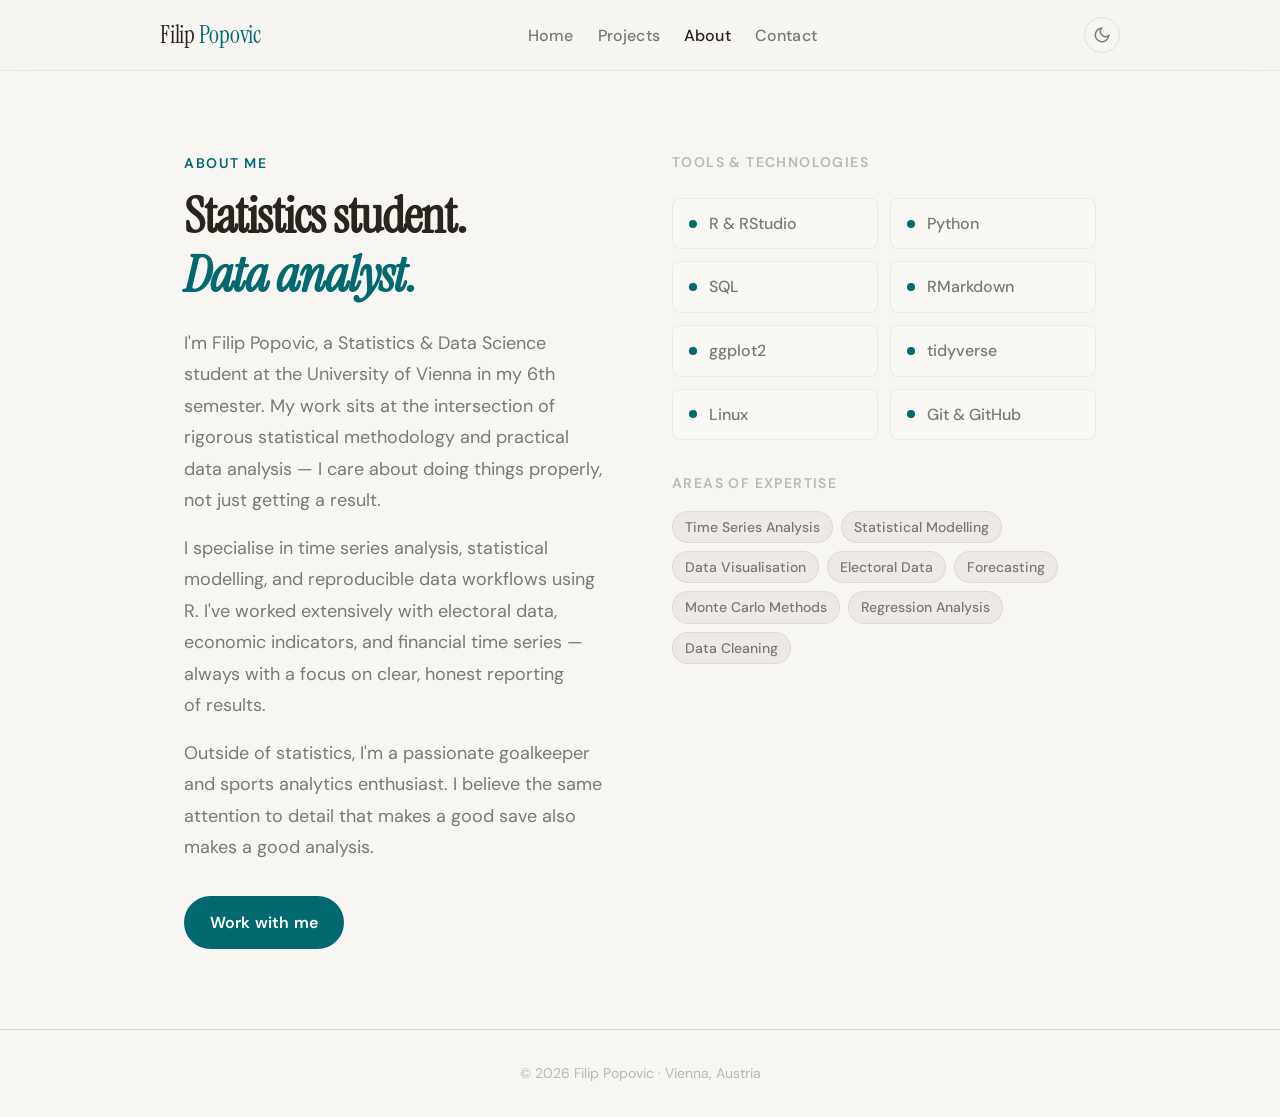
==== docs/about.html @ 7d8d3a57 "Initial portfolio website" ====
<!DOCTYPE html>
<html xmlns="http://www.w3.org/1999/xhtml" lang="en" xml:lang="en"><head>

<meta charset="utf-8">
<meta name="generator" content="quarto-1.6.43">

<meta name="viewport" content="width=device-width, initial-scale=1.0, user-scalable=yes">


<title>About – Filip Popovic</title>
<style>
code{white-space: pre-wrap;}
span.smallcaps{font-variant: small-caps;}
div.columns{display: flex; gap: min(4vw, 1.5em);}
div.column{flex: auto; overflow-x: auto;}
div.hanging-indent{margin-left: 1.5em; text-indent: -1.5em;}
ul.task-list{list-style: none;}
ul.task-list li input[type="checkbox"] {
  width: 0.8em;
  margin: 0 0.8em 0.2em -1em; /* quarto-specific, see https://github.com/quarto-dev/quarto-cli/issues/4556 */ 
  vertical-align: middle;
}
.display.math{display: block; text-align: center; margin: 0.5rem auto;}
</style>


<script src="site_libs/clipboard/clipboard.min.js"></script>
<script src="site_libs/quarto-html/tabby.min.js"></script>
<script src="site_libs/quarto-html/popper.min.js"></script>
<script src="site_libs/quarto-html/tippy.umd.min.js"></script>
<script src="site_libs/quarto-html/anchor.min.js"></script>
<link href="site_libs/quarto-html/tippy.css" rel="stylesheet">
<link href="site_libs/quarto-html/light-border.css" rel="stylesheet">
<link href="site_libs/quarto-html/quarto-html-5276476b5bdb9cfe1f92c505466e0bf3.min.css" rel="stylesheet" append-hash="true" data-mode="light">
<link href="site_libs/quarto-html/quarto-syntax-highlighting-d4d76bf8491c20bad77d141916dc28e1.css" rel="stylesheet" id="quarto-text-highlighting-styles">


<link rel="stylesheet" href="assets/style.css">
</head>

<body>


<header id="title-block-header">
<h1 class="title">About</h1>

</header>


<nav class="fp-nav">
  <div class="fp-nav-inner">
    <a href="index.html" class="fp-nav-logo">Filip <span>Popovic</span></a>
    <ul class="fp-nav-links">
      <li><a href="index.html">Home</a></li>
      <li><a href="projects.html">Projects</a></li>
      <li><a href="about.html" class="active">About</a></li>
      <li><a href="contact.html">Contact</a></li>
    </ul>
    <button class="fp-theme-btn" data-theme-toggle="" aria-label="Toggle dark mode">
      <svg width="18" height="18" viewbox="0 0 24 24" fill="none" stroke="currentColor" stroke-width="2"><path d="M21 12.79A9 9 0 1 1 11.21 3 7 7 0 0 0 21 12.79z"></path></svg>
    </button>
  </div>
</nav>

<section class="fp-section">
  <div class="fp-container">
    <div class="fp-about-grid">
      <div class="fp-about-text">
        <p class="fp-eyebrow" style="font-size:var(--text-xs);font-weight:600;letter-spacing:0.12em;text-transform:uppercase;color:var(--color-primary);margin-bottom:var(--space-3);">About me</p>
        <h2 class="anchored">Statistics student.<br><em style="font-style:italic;color:var(--color-primary);">Data analyst.</em></h2>
        <p>I'm Filip Popovic, a Statistics &amp; Data Science student at the University of Vienna in my 6th semester. My work sits at the intersection of rigorous statistical methodology and practical data analysis — I care about doing things properly, not just getting a result.</p>
        <p>I specialise in time series analysis, statistical modelling, and reproducible data workflows using R. I've worked extensively with electoral data, economic indicators, and financial time series — always with a focus on clear, honest reporting of results.</p>
        <p>Outside of statistics, I'm a passionate goalkeeper and sports analytics enthusiast. I believe the same attention to detail that makes a good save also makes a good analysis.</p>
        <div style="margin-top:var(--space-8);">
          <a href="contact.html" class="btn btn-primary">Work with me</a>
        </div>
      </div>
      <div>
        <p style="font-size:var(--text-xs);font-weight:600;letter-spacing:0.1em;text-transform:uppercase;color:var(--color-text-faint);margin-bottom:var(--space-4);">Tools &amp; Technologies</p>
        <div class="fp-tools-list">
          <div class="fp-tool-item"><span class="fp-tool-dot"></span>R &amp; RStudio</div>
          <div class="fp-tool-item"><span class="fp-tool-dot"></span>Python</div>
          <div class="fp-tool-item"><span class="fp-tool-dot"></span>SQL</div>
          <div class="fp-tool-item"><span class="fp-tool-dot"></span>RMarkdown</div>
          <div class="fp-tool-item"><span class="fp-tool-dot"></span>ggplot2</div>
          <div class="fp-tool-item"><span class="fp-tool-dot"></span>tidyverse</div>
          <div class="fp-tool-item"><span class="fp-tool-dot"></span>Linux</div>
          <div class="fp-tool-item"><span class="fp-tool-dot"></span>Git &amp; GitHub</div>
        </div>
        <div style="margin-top:var(--space-8);">
          <p style="font-size:var(--text-xs);font-weight:600;letter-spacing:0.1em;text-transform:uppercase;color:var(--color-text-faint);margin-bottom:var(--space-4);">Areas of expertise</p>
          <div style="display:flex;flex-wrap:wrap;gap:var(--space-2);">
            <span class="fp-skill-chip">Time Series Analysis</span>
            <span class="fp-skill-chip">Statistical Modelling</span>
            <span class="fp-skill-chip">Data Visualisation</span>
            <span class="fp-skill-chip">Electoral Data</span>
            <span class="fp-skill-chip">Forecasting</span>
            <span class="fp-skill-chip">Monte Carlo Methods</span>
            <span class="fp-skill-chip">Regression Analysis</span>
            <span class="fp-skill-chip">Data Cleaning</span>
          </div>
        </div>
      </div>
    </div>
  </div>
</section>

<footer class="fp-footer">
  <p>© 2026 Filip Popovic · Vienna, Austria</p>
</footer>

<script>
(function(){
  const t = document.querySelector('[data-theme-toggle]');
  const r = document.documentElement;
  let d = matchMedia('(prefers-color-scheme:dark)').matches ? 'dark' : 'light';
  r.setAttribute('data-theme', d);
  if(t) t.addEventListener('click', () => { d = d === 'dark' ? 'light' : 'dark'; r.setAttribute('data-theme', d); });
})();
</script>


<script id="quarto-html-after-body" type="application/javascript">
window.document.addEventListener("DOMContentLoaded", function (event) {
  const toggleBodyColorMode = (bsSheetEl) => {
    const mode = bsSheetEl.getAttribute("data-mode");
    const bodyEl = window.document.querySelector("body");
    if (mode === "dark") {
      bodyEl.classList.add("quarto-dark");
      bodyEl.classList.remove("quarto-light");
    } else {
      bodyEl.classList.add("quarto-light");
      bodyEl.classList.remove("quarto-dark");
    }
  }
  const toggleBodyColorPrimary = () => {
    const bsSheetEl = window.document.querySelector("link#quarto-bootstrap");
    if (bsSheetEl) {
      toggleBodyColorMode(bsSheetEl);
    }
  }
  toggleBodyColorPrimary();  
  const tabsets =  window.document.querySelectorAll(".panel-tabset-tabby")
  tabsets.forEach(function(tabset) {
    const tabby = new Tabby('#' + tabset.id);
  });
  const icon = "";
  const anchorJS = new window.AnchorJS();
  anchorJS.options = {
    placement: 'right',
    icon: icon
  };
  anchorJS.add('.anchored');
  const isCodeAnnotation = (el) => {
    for (const clz of el.classList) {
      if (clz.startsWith('code-annotation-')) {                     
        return true;
      }
    }
    return false;
  }
  const onCopySuccess = function(e) {
    // button target
    const button = e.trigger;
    // don't keep focus
    button.blur();
    // flash "checked"
    button.classList.add('code-copy-button-checked');
    var currentTitle = button.getAttribute("title");
    button.setAttribute("title", "Copied!");
    let tooltip;
    if (window.bootstrap) {
      button.setAttribute("data-bs-toggle", "tooltip");
      button.setAttribute("data-bs-placement", "left");
      button.setAttribute("data-bs-title", "Copied!");
      tooltip = new bootstrap.Tooltip(button, 
        { trigger: "manual", 
          customClass: "code-copy-button-tooltip",
          offset: [0, -8]});
      tooltip.show();    
    }
    setTimeout(function() {
      if (tooltip) {
        tooltip.hide();
        button.removeAttribute("data-bs-title");
        button.removeAttribute("data-bs-toggle");
        button.removeAttribute("data-bs-placement");
      }
      button.setAttribute("title", currentTitle);
      button.classList.remove('code-copy-button-checked');
    }, 1000);
    // clear code selection
    e.clearSelection();
  }
  const getTextToCopy = function(trigger) {
      const codeEl = trigger.previousElementSibling.cloneNode(true);
      for (const childEl of codeEl.children) {
        if (isCodeAnnotation(childEl)) {
          childEl.remove();
        }
      }
      return codeEl.innerText;
  }
  const clipboard = new window.ClipboardJS('.code-copy-button:not([data-in-quarto-modal])', {
    text: getTextToCopy
  });
  clipboard.on('success', onCopySuccess);
  if (window.document.getElementById('quarto-embedded-source-code-modal')) {
    const clipboardModal = new window.ClipboardJS('.code-copy-button[data-in-quarto-modal]', {
      text: getTextToCopy,
      container: window.document.getElementById('quarto-embedded-source-code-modal')
    });
    clipboardModal.on('success', onCopySuccess);
  }
    var localhostRegex = new RegExp(/^(?:http|https):\/\/localhost\:?[0-9]*\//);
    var mailtoRegex = new RegExp(/^mailto:/);
      var filterRegex = new RegExp('/' + window.location.host + '/');
    var isInternal = (href) => {
        return filterRegex.test(href) || localhostRegex.test(href) || mailtoRegex.test(href);
    }
    // Inspect non-navigation links and adorn them if external
 	var links = window.document.querySelectorAll('a[href]:not(.nav-link):not(.navbar-brand):not(.toc-action):not(.sidebar-link):not(.sidebar-item-toggle):not(.pagination-link):not(.no-external):not([aria-hidden]):not(.dropdown-item):not(.quarto-navigation-tool):not(.about-link)');
    for (var i=0; i<links.length; i++) {
      const link = links[i];
      if (!isInternal(link.href)) {
        // undo the damage that might have been done by quarto-nav.js in the case of
        // links that we want to consider external
        if (link.dataset.originalHref !== undefined) {
          link.href = link.dataset.originalHref;
        }
      }
    }
  function tippyHover(el, contentFn, onTriggerFn, onUntriggerFn) {
    const config = {
      allowHTML: true,
      maxWidth: 500,
      delay: 100,
      arrow: false,
      appendTo: function(el) {
          return el.parentElement;
      },
      interactive: true,
      interactiveBorder: 10,
      theme: 'light-border',
      placement: 'bottom-start',
    };
    if (contentFn) {
      config.content = contentFn;
    }
    if (onTriggerFn) {
      config.onTrigger = onTriggerFn;
    }
    if (onUntriggerFn) {
      config.onUntrigger = onUntriggerFn;
    }
    window.tippy(el, config); 
  }
  const noterefs = window.document.querySelectorAll('a[role="doc-noteref"]');
  for (var i=0; i<noterefs.length; i++) {
    const ref = noterefs[i];
    tippyHover(ref, function() {
      // use id or data attribute instead here
      let href = ref.getAttribute('data-footnote-href') || ref.getAttribute('href');
      try { href = new URL(href).hash; } catch {}
      const id = href.replace(/^#\/?/, "");
      const note = window.document.getElementById(id);
      if (note) {
        return note.innerHTML;
      } else {
        return "";
      }
    });
  }
  const xrefs = window.document.querySelectorAll('a.quarto-xref');
  const processXRef = (id, note) => {
    // Strip column container classes
    const stripColumnClz = (el) => {
      el.classList.remove("page-full", "page-columns");
      if (el.children) {
        for (const child of el.children) {
          stripColumnClz(child);
        }
      }
    }
    stripColumnClz(note)
    if (id === null || id.startsWith('sec-')) {
      // Special case sections, only their first couple elements
      const container = document.createElement("div");
      if (note.children && note.children.length > 2) {
        container.appendChild(note.children[0].cloneNode(true));
        for (let i = 1; i < note.children.length; i++) {
          const child = note.children[i];
          if (child.tagName === "P" && child.innerText === "") {
            continue;
          } else {
            container.appendChild(child.cloneNode(true));
            break;
          }
        }
        if (window.Quarto?.typesetMath) {
          window.Quarto.typesetMath(container);
        }
        return container.innerHTML
      } else {
        if (window.Quarto?.typesetMath) {
          window.Quarto.typesetMath(note);
        }
        return note.innerHTML;
      }
    } else {
      // Remove any anchor links if they are present
      const anchorLink = note.querySelector('a.anchorjs-link');
      if (anchorLink) {
        anchorLink.remove();
      }
      if (window.Quarto?.typesetMath) {
        window.Quarto.typesetMath(note);
      }
      if (note.classList.contains("callout")) {
        return note.outerHTML;
      } else {
        return note.innerHTML;
      }
    }
  }
  for (var i=0; i<xrefs.length; i++) {
    const xref = xrefs[i];
    tippyHover(xref, undefined, function(instance) {
      instance.disable();
      let url = xref.getAttribute('href');
      let hash = undefined; 
      if (url.startsWith('#')) {
        hash = url;
      } else {
        try { hash = new URL(url).hash; } catch {}
      }
      if (hash) {
        const id = hash.replace(/^#\/?/, "");
        const note = window.document.getElementById(id);
        if (note !== null) {
          try {
            const html = processXRef(id, note.cloneNode(true));
            instance.setContent(html);
          } finally {
            instance.enable();
            instance.show();
          }
        } else {
          // See if we can fetch this
          fetch(url.split('#')[0])
          .then(res => res.text())
          .then(html => {
            const parser = new DOMParser();
            const htmlDoc = parser.parseFromString(html, "text/html");
            const note = htmlDoc.getElementById(id);
            if (note !== null) {
              const html = processXRef(id, note);
              instance.setContent(html);
            } 
          }).finally(() => {
            instance.enable();
            instance.show();
          });
        }
      } else {
        // See if we can fetch a full url (with no hash to target)
        // This is a special case and we should probably do some content thinning / targeting
        fetch(url)
        .then(res => res.text())
        .then(html => {
          const parser = new DOMParser();
          const htmlDoc = parser.parseFromString(html, "text/html");
          const note = htmlDoc.querySelector('main.content');
          if (note !== null) {
            // This should only happen for chapter cross references
            // (since there is no id in the URL)
            // remove the first header
            if (note.children.length > 0 && note.children[0].tagName === "HEADER") {
              note.children[0].remove();
            }
            const html = processXRef(null, note);
            instance.setContent(html);
          } 
        }).finally(() => {
          instance.enable();
          instance.show();
        });
      }
    }, function(instance) {
    });
  }
      let selectedAnnoteEl;
      const selectorForAnnotation = ( cell, annotation) => {
        let cellAttr = 'data-code-cell="' + cell + '"';
        let lineAttr = 'data-code-annotation="' +  annotation + '"';
        const selector = 'span[' + cellAttr + '][' + lineAttr + ']';
        return selector;
      }
      const selectCodeLines = (annoteEl) => {
        const doc = window.document;
        const targetCell = annoteEl.getAttribute("data-target-cell");
        const targetAnnotation = annoteEl.getAttribute("data-target-annotation");
        const annoteSpan = window.document.querySelector(selectorForAnnotation(targetCell, targetAnnotation));
        const lines = annoteSpan.getAttribute("data-code-lines").split(",");
        const lineIds = lines.map((line) => {
          return targetCell + "-" + line;
        })
        let top = null;
        let height = null;
        let parent = null;
        if (lineIds.length > 0) {
            //compute the position of the single el (top and bottom and make a div)
            const el = window.document.getElementById(lineIds[0]);
            top = el.offsetTop;
            height = el.offsetHeight;
            parent = el.parentElement.parentElement;
          if (lineIds.length > 1) {
            const lastEl = window.document.getElementById(lineIds[lineIds.length - 1]);
            const bottom = lastEl.offsetTop + lastEl.offsetHeight;
            height = bottom - top;
          }
          if (top !== null && height !== null && parent !== null) {
            // cook up a div (if necessary) and position it 
            let div = window.document.getElementById("code-annotation-line-highlight");
            if (div === null) {
              div = window.document.createElement("div");
              div.setAttribute("id", "code-annotation-line-highlight");
              div.style.position = 'absolute';
              parent.appendChild(div);
            }
            div.style.top = top - 2 + "px";
            div.style.height = height + 4 + "px";
            div.style.left = 0;
            let gutterDiv = window.document.getElementById("code-annotation-line-highlight-gutter");
            if (gutterDiv === null) {
              gutterDiv = window.document.createElement("div");
              gutterDiv.setAttribute("id", "code-annotation-line-highlight-gutter");
              gutterDiv.style.position = 'absolute';
              const codeCell = window.document.getElementById(targetCell);
              const gutter = codeCell.querySelector('.code-annotation-gutter');
              gutter.appendChild(gutterDiv);
            }
            gutterDiv.style.top = top - 2 + "px";
            gutterDiv.style.height = height + 4 + "px";
          }
          selectedAnnoteEl = annoteEl;
        }
      };
      const unselectCodeLines = () => {
        const elementsIds = ["code-annotation-line-highlight", "code-annotation-line-highlight-gutter"];
        elementsIds.forEach((elId) => {
          const div = window.document.getElementById(elId);
          if (div) {
            div.remove();
          }
        });
        selectedAnnoteEl = undefined;
      };
        // Handle positioning of the toggle
    window.addEventListener(
      "resize",
      throttle(() => {
        elRect = undefined;
        if (selectedAnnoteEl) {
          selectCodeLines(selectedAnnoteEl);
        }
      }, 10)
    );
    function throttle(fn, ms) {
    let throttle = false;
    let timer;
      return (...args) => {
        if(!throttle) { // first call gets through
            fn.apply(this, args);
            throttle = true;
        } else { // all the others get throttled
            if(timer) clearTimeout(timer); // cancel #2
            timer = setTimeout(() => {
              fn.apply(this, args);
              timer = throttle = false;
            }, ms);
        }
      };
    }
      // Attach click handler to the DT
      const annoteDls = window.document.querySelectorAll('dt[data-target-cell]');
      for (const annoteDlNode of annoteDls) {
        annoteDlNode.addEventListener('click', (event) => {
          const clickedEl = event.target;
          if (clickedEl !== selectedAnnoteEl) {
            unselectCodeLines();
            const activeEl = window.document.querySelector('dt[data-target-cell].code-annotation-active');
            if (activeEl) {
              activeEl.classList.remove('code-annotation-active');
            }
            selectCodeLines(clickedEl);
            clickedEl.classList.add('code-annotation-active');
          } else {
            // Unselect the line
            unselectCodeLines();
            clickedEl.classList.remove('code-annotation-active');
          }
        });
      }
  const findCites = (el) => {
    const parentEl = el.parentElement;
    if (parentEl) {
      const cites = parentEl.dataset.cites;
      if (cites) {
        return {
          el,
          cites: cites.split(' ')
        };
      } else {
        return findCites(el.parentElement)
      }
    } else {
      return undefined;
    }
  };
  var bibliorefs = window.document.querySelectorAll('a[role="doc-biblioref"]');
  for (var i=0; i<bibliorefs.length; i++) {
    const ref = bibliorefs[i];
    const citeInfo = findCites(ref);
    if (citeInfo) {
      tippyHover(citeInfo.el, function() {
        var popup = window.document.createElement('div');
        citeInfo.cites.forEach(function(cite) {
          var citeDiv = window.document.createElement('div');
          citeDiv.classList.add('hanging-indent');
          citeDiv.classList.add('csl-entry');
          var biblioDiv = window.document.getElementById('ref-' + cite);
          if (biblioDiv) {
            citeDiv.innerHTML = biblioDiv.innerHTML;
          }
          popup.appendChild(citeDiv);
        });
        return popup.innerHTML;
      });
    }
  }
});
</script>




</body></html>
---- docs/site_libs/quarto-html/tippy.css ----
.tippy-box[data-animation=fade][data-state=hidden]{opacity:0}[data-tippy-root]{max-width:calc(100vw - 10px)}.tippy-box{position:relative;background-color:#333;color:#fff;border-radius:4px;font-size:14px;line-height:1.4;white-space:normal;outline:0;transition-property:transform,visibility,opacity}.tippy-box[data-placement^=top]>.tippy-arrow{bottom:0}.tippy-box[data-placement^=top]>.tippy-arrow:before{bottom:-7px;left:0;border-width:8px 8px 0;border-top-color:initial;transform-origin:center top}.tippy-box[data-placement^=bottom]>.tippy-arrow{top:0}.tippy-box[data-placement^=bottom]>.tippy-arrow:before{top:-7px;left:0;border-width:0 8px 8px;border-bottom-color:initial;transform-origin:center bottom}.tippy-box[data-placement^=left]>.tippy-arrow{right:0}.tippy-box[data-placement^=left]>.tippy-arrow:before{border-width:8px 0 8px 8px;border-left-color:initial;right:-7px;transform-origin:center left}.tippy-box[data-placement^=right]>.tippy-arrow{left:0}.tippy-box[data-placement^=right]>.tippy-arrow:before{left:-7px;border-width:8px 8px 8px 0;border-right-color:initial;transform-origin:center right}.tippy-box[data-inertia][data-state=visible]{transition-timing-function:cubic-bezier(.54,1.5,.38,1.11)}.tippy-arrow{width:16px;height:16px;color:#333}.tippy-arrow:before{content:"";position:absolute;border-color:transparent;border-style:solid}.tippy-content{position:relative;padding:5px 9px;z-index:1}
---- docs/site_libs/quarto-html/light-border.css ----
.tippy-box[data-theme~=light-border]{background-color:#fff;background-clip:padding-box;border:1px solid rgba(0,8,16,.15);color:#333;box-shadow:0 4px 14px -2px rgba(0,8,16,.08)}.tippy-box[data-theme~=light-border]>.tippy-backdrop{background-color:#fff}.tippy-box[data-theme~=light-border]>.tippy-arrow:after,.tippy-box[data-theme~=light-border]>.tippy-svg-arrow:after{content:"";position:absolute;z-index:-1}.tippy-box[data-theme~=light-border]>.tippy-arrow:after{border-color:transparent;border-style:solid}.tippy-box[data-theme~=light-border][data-placement^=top]>.tippy-arrow:before{border-top-color:#fff}.tippy-box[data-theme~=light-border][data-placement^=top]>.tippy-arrow:after{border-top-color:rgba(0,8,16,.2);border-width:7px 7px 0;top:17px;left:1px}.tippy-box[data-theme~=light-border][data-placement^=top]>.tippy-svg-arrow>svg{top:16px}.tippy-box[data-theme~=light-border][data-placement^=top]>.tippy-svg-arrow:after{top:17px}.tippy-box[data-theme~=light-border][data-placement^=bottom]>.tippy-arrow:before{border-bottom-color:#fff;bottom:16px}.tippy-box[data-theme~=light-border][data-placement^=bottom]>.tippy-arrow:after{border-bottom-color:rgba(0,8,16,.2);border-width:0 7px 7px;bottom:17px;left:1px}.tippy-box[data-theme~=light-border][data-placement^=bottom]>.tippy-svg-arrow>svg{bottom:16px}.tippy-box[data-theme~=light-border][data-placement^=bottom]>.tippy-svg-arrow:after{bottom:17px}.tippy-box[data-theme~=light-border][data-placement^=left]>.tippy-arrow:before{border-left-color:#fff}.tippy-box[data-theme~=light-border][data-placement^=left]>.tippy-arrow:after{border-left-color:rgba(0,8,16,.2);border-width:7px 0 7px 7px;left:17px;top:1px}.tippy-box[data-theme~=light-border][data-placement^=left]>.tippy-svg-arrow>svg{left:11px}.tippy-box[data-theme~=light-border][data-placement^=left]>.tippy-svg-arrow:after{left:12px}.tippy-box[data-theme~=light-border][data-placement^=right]>.tippy-arrow:before{border-right-color:#fff;right:16px}.tippy-box[data-theme~=light-border][data-placement^=right]>.tippy-arrow:after{border-width:7px 7px 7px 0;right:17px;top:1px;border-right-color:rgba(0,8,16,.2)}.tippy-box[data-theme~=light-border][data-placement^=right]>.tippy-svg-arrow>svg{right:11px}.tippy-box[data-theme~=light-border][data-placement^=right]>.tippy-svg-arrow:after{right:12px}.tippy-box[data-theme~=light-border]>.tippy-svg-arrow{fill:#fff}.tippy-box[data-theme~=light-border]>.tippy-svg-arrow:after{background-image:url([data-uri]);background-size:16px 6px;width:16px;height:6px}
---- docs/site_libs/quarto-html/quarto-html-5276476b5bdb9cfe1f92c505466e0bf3.min.css ----
.top-right{position:absolute;top:1em;right:1em}.visually-hidden{border:0;clip:rect(0 0 0 0);height:auto;margin:0;overflow:hidden;padding:0;position:absolute;width:1px;white-space:nowrap}.hidden{display:none !important}.zindex-bottom{z-index:-1 !important}figure.figure{display:block}.quarto-layout-panel{margin-bottom:1em}.quarto-layout-panel>figure{width:100%}.quarto-layout-panel>figure>figcaption,.quarto-layout-panel>.panel-caption{margin-top:10pt}.quarto-layout-panel>.table-caption{margin-top:0px}.table-caption p{margin-bottom:.5em}.quarto-layout-row{display:flex;flex-direction:row;align-items:flex-start}.quarto-layout-valign-top{align-items:flex-start}.quarto-layout-valign-bottom{align-items:flex-end}.quarto-layout-valign-center{align-items:center}.quarto-layout-cell{position:relative;margin-right:20px}.quarto-layout-cell:last-child{margin-right:0}.quarto-layout-cell figure,.quarto-layout-cell>p{margin:.2em}.quarto-layout-cell img{max-width:100%}.quarto-layout-cell .html-widget{width:100% !important}.quarto-layout-cell div figure p{margin:0}.quarto-layout-cell figure{display:block;margin-inline-start:0;margin-inline-end:0}.quarto-layout-cell table{display:inline-table}.quarto-layout-cell-subref figcaption,figure .quarto-layout-row figure figcaption{text-align:center;font-style:italic}.quarto-figure{position:relative;margin-bottom:1em}.quarto-figure>figure{width:100%;margin-bottom:0}.quarto-figure-left>figure>p,.quarto-figure-left>figure>div{text-align:left}.quarto-figure-center>figure>p,.quarto-figure-center>figure>div{text-align:center}.quarto-figure-right>figure>p,.quarto-figure-right>figure>div{text-align:right}.quarto-figure>figure>div.cell-annotation,.quarto-figure>figure>div code{text-align:left}figure>p:empty{display:none}figure>p:first-child{margin-top:0;margin-bottom:0}figure>figcaption.quarto-float-caption-bottom{margin-bottom:.5em}figure>figcaption.quarto-float-caption-top{margin-top:.5em}div[id^=tbl-]{position:relative}.quarto-figure>.anchorjs-link{position:absolute;top:.6em;right:.5em}div[id^=tbl-]>.anchorjs-link{position:absolute;top:.7em;right:.3em}.quarto-figure:hover>.anchorjs-link,div[id^=tbl-]:hover>.anchorjs-link,h2:hover>.anchorjs-link,h3:hover>.anchorjs-link,h4:hover>.anchorjs-link,h5:hover>.anchorjs-link,h6:hover>.anchorjs-link,.reveal-anchorjs-link>.anchorjs-link{opacity:1}#title-block-header{margin-block-end:1rem;position:relative;margin-top:-1px}#title-block-header .abstract{margin-block-start:1rem}#title-block-header .abstract .abstract-title{font-weight:600}#title-block-header a{text-decoration:none}#title-block-header .author,#title-block-header .date,#title-block-header .doi{margin-block-end:.2rem}#title-block-header .quarto-title-block>div{display:flex}#title-block-header .quarto-title-block>div>h1{flex-grow:1}#title-block-header .quarto-title-block>div>button{flex-shrink:0;height:2.25rem;margin-top:0}tr.header>th>p:last-of-type{margin-bottom:0px}table,table.table{margin-top:.5rem;margin-bottom:.5rem}caption,.table-caption{padding-top:.5rem;padding-bottom:.5rem;text-align:center}figure.quarto-float-tbl figcaption.quarto-float-caption-top{margin-top:.5rem;margin-bottom:.25rem;text-align:center}figure.quarto-float-tbl figcaption.quarto-float-caption-bottom{padding-top:.25rem;margin-bottom:.5rem;text-align:center}.utterances{max-width:none;margin-left:-8px}iframe{margin-bottom:1em}details{margin-bottom:1em}details[show]{margin-bottom:0}details>summary{color:#6f6f6f}details>summary>p:only-child{display:inline}pre.sourceCode,code.sourceCode{position:relative}dd code:not(.sourceCode),p code:not(.sourceCode){white-space:pre-wrap}code{white-space:pre}@media print{code{white-space:pre-wrap}}pre>code{display:block}pre>code.sourceCode{white-space:pre}pre>code.sourceCode>span>a:first-child::before{text-decoration:none}pre.code-overflow-wrap>code.sourceCode{white-space:pre-wrap}pre.code-overflow-scroll>code.sourceCode{white-space:pre}code a:any-link{color:inherit;text-decoration:none}code a:hover{color:inherit;text-decoration:underline}ul.task-list{padding-left:1em}[data-tippy-root]{display:inline-block}.tippy-content .footnote-back{display:none}.footnote-back{margin-left:.2em}.tippy-content{overflow-x:auto}.quarto-embedded-source-code{display:none}.quarto-unresolved-ref{font-weight:600}.quarto-cover-image{max-width:35%;float:right;margin-left:30px}.cell-output-display .widget-subarea{margin-bottom:1em}.cell-output-display:not(.no-overflow-x),.knitsql-table:not(.no-overflow-x){overflow-x:auto}.panel-input{margin-bottom:1em}.panel-input>div,.panel-input>div>div{display:inline-block;vertical-align:top;padding-right:12px}.panel-input>p:last-child{margin-bottom:0}.layout-sidebar{margin-bottom:1em}.layout-sidebar .tab-content{border:none}.tab-content>.page-columns.active{display:grid}div.sourceCode>iframe{width:100%;height:300px;margin-bottom:-0.5em}a{text-underline-offset:3px}.callout pre.sourceCode{padding-left:0}div.ansi-escaped-output{font-family:monospace;display:block}/*!
*
* ansi colors from IPython notebook's
*
* we also add `bright-[color]-` synonyms for the `-[color]-intense` classes since
* that seems to be what ansi_up emits
*
*/.ansi-black-fg{color:#3e424d}.ansi-black-bg{background-color:#3e424d}.ansi-black-intense-black,.ansi-bright-black-fg{color:#282c36}.ansi-black-intense-black,.ansi-bright-black-bg{background-color:#282c36}.ansi-red-fg{color:#e75c58}.ansi-red-bg{background-color:#e75c58}.ansi-red-intense-red,.ansi-bright-red-fg{color:#b22b31}.ansi-red-intense-red,.ansi-bright-red-bg{background-color:#b22b31}.ansi-green-fg{color:#00a250}.ansi-green-bg{background-color:#00a250}.ansi-green-intense-green,.ansi-bright-green-fg{color:#007427}.ansi-green-intense-green,.ansi-bright-green-bg{background-color:#007427}.ansi-yellow-fg{color:#ddb62b}.ansi-yellow-bg{background-color:#ddb62b}.ansi-yellow-intense-yellow,.ansi-bright-yellow-fg{color:#b27d12}.ansi-yellow-intense-yellow,.ansi-bright-yellow-bg{background-color:#b27d12}.ansi-blue-fg{color:#208ffb}.ansi-blue-bg{background-color:#208ffb}.ansi-blue-intense-blue,.ansi-bright-blue-fg{color:#0065ca}.ansi-blue-intense-blue,.ansi-bright-blue-bg{background-color:#0065ca}.ansi-magenta-fg{color:#d160c4}.ansi-magenta-bg{background-color:#d160c4}.ansi-magenta-intense-magenta,.ansi-bright-magenta-fg{color:#a03196}.ansi-magenta-intense-magenta,.ansi-bright-magenta-bg{background-color:#a03196}.ansi-cyan-fg{color:#60c6c8}.ansi-cyan-bg{background-color:#60c6c8}.ansi-cyan-intense-cyan,.ansi-bright-cyan-fg{color:#258f8f}.ansi-cyan-intense-cyan,.ansi-bright-cyan-bg{background-color:#258f8f}.ansi-white-fg{color:#c5c1b4}.ansi-white-bg{background-color:#c5c1b4}.ansi-white-intense-white,.ansi-bright-white-fg{color:#a1a6b2}.ansi-white-intense-white,.ansi-bright-white-bg{background-color:#a1a6b2}.ansi-default-inverse-fg{color:#fff}.ansi-default-inverse-bg{background-color:#000}.ansi-bold{font-weight:bold}.ansi-underline{text-decoration:underline}:root{--quarto-body-bg: #fff;--quarto-body-color: #222;--quarto-text-muted: #6f6f6f;--quarto-border-color: #6f6f6f;--quarto-border-width: 1px;--quarto-border-radius: 4px}table.gt_table{color:var(--quarto-body-color);font-size:1em;width:100%;background-color:rgba(0,0,0,0);border-top-width:inherit;border-bottom-width:inherit;border-color:var(--quarto-border-color)}table.gt_table th.gt_column_spanner_outer{color:var(--quarto-body-color);background-color:rgba(0,0,0,0);border-top-width:inherit;border-bottom-width:inherit;border-color:var(--quarto-border-color)}table.gt_table th.gt_col_heading{color:var(--quarto-body-color);font-weight:bold;background-color:rgba(0,0,0,0)}table.gt_table thead.gt_col_headings{border-bottom:1px solid currentColor;border-top-width:inherit;border-top-color:var(--quarto-border-color)}table.gt_table thead.gt_col_headings:not(:first-child){border-top-width:1px;border-top-color:var(--quarto-border-color)}table.gt_table td.gt_row{border-bottom-width:1px;border-bottom-color:var(--quarto-border-color);border-top-width:0px}table.gt_table tbody.gt_table_body{border-top-width:1px;border-bottom-width:1px;border-bottom-color:var(--quarto-border-color);border-top-color:currentColor}div.columns{display:initial;gap:initial}div.column{display:inline-block;overflow-x:initial;vertical-align:top;width:50%}.code-annotation-tip-content{word-wrap:break-word}.code-annotation-container-hidden{display:none !important}dl.code-annotation-container-grid{display:grid;grid-template-columns:min-content auto}dl.code-annotation-container-grid dt{grid-column:1}dl.code-annotation-container-grid dd{grid-column:2}pre.sourceCode.code-annotation-code{padding-right:0}code.sourceCode .code-annotation-anchor{z-index:100;position:relative;float:right;background-color:rgba(0,0,0,0)}input[type=checkbox]{margin-right:.5ch}:root{--mermaid-bg-color: #fff;--mermaid-edge-color: #999;--mermaid-node-fg-color: #222;--mermaid-fg-color: #222;--mermaid-fg-color--lighter: #3c3c3c;--mermaid-fg-color--lightest: #555555;--mermaid-font-family: sans-serif;--mermaid-label-bg-color: #fff;--mermaid-label-fg-color: #468;--mermaid-node-bg-color: rgba(68, 102, 136, 0.1);--mermaid-node-fg-color: #222}@media print{:root{font-size:11pt}#quarto-sidebar,#TOC,.nav-page{display:none}.page-columns .content{grid-column-start:page-start}.fixed-top{position:relative}.panel-caption,.figure-caption,figcaption{color:#666}}.code-copy-button{position:absolute;top:0;right:0;border:0;margin-top:5px;margin-right:5px;background-color:rgba(0,0,0,0);z-index:3}.code-copy-button:focus{outline:none}.code-copy-button-tooltip{font-size:.75em}pre.sourceCode:hover>.code-copy-button>.bi::before{display:inline-block;height:1rem;width:1rem;content:"";vertical-align:-0.125em;background-image:url('data:image/svg+xml,<svg xmlns="http://www.w3.org/2000/svg" width="16" height="16" fill="rgb(111, 111, 111)" viewBox="0 0 16 16"><path d="M4 1.5H3a2 2 0 0 0-2 2V14a2 2 0 0 0 2 2h10a2 2 0 0 0 2-2V3.5a2 2 0 0 0-2-2h-1v1h1a1 1 0 0 1 1 1V14a1 1 0 0 1-1 1H3a1 1 0 0 1-1-1V3.5a1 1 0 0 1 1-1h1v-1z"/><path d="M9.5 1a.5.5 0 0 1 .5.5v1a.5.5 0 0 1-.5.5h-3a.5.5 0 0 1-.5-.5v-1a.5.5 0 0 1 .5-.5h3zm-3-1A1.5 1.5 0 0 0 5 1.5v1A1.5 1.5 0 0 0 6.5 4h3A1.5 1.5 0 0 0 11 2.5v-1A1.5 1.5 0 0 0 9.5 0h-3z"/></svg>');background-repeat:no-repeat;background-size:1rem 1rem}pre.sourceCode:hover>.code-copy-button-checked>.bi::before{background-image:url('data:image/svg+xml,<svg xmlns="http://www.w3.org/2000/svg" width="16" height="16" fill="rgb(111, 111, 111)" viewBox="0 0 16 16"><path d="M13.854 3.646a.5.5 0 0 1 0 .708l-7 7a.5.5 0 0 1-.708 0l-3.5-3.5a.5.5 0 1 1 .708-.708L6.5 10.293l6.646-6.647a.5.5 0 0 1 .708 0z"/></svg>')}pre.sourceCode:hover>.code-copy-button:hover>.bi::before{background-image:url('data:image/svg+xml,<svg xmlns="http://www.w3.org/2000/svg" width="16" height="16" fill="rgb(13, 110, 253)" viewBox="0 0 16 16"><path d="M4 1.5H3a2 2 0 0 0-2 2V14a2 2 0 0 0 2 2h10a2 2 0 0 0 2-2V3.5a2 2 0 0 0-2-2h-1v1h1a1 1 0 0 1 1 1V14a1 1 0 0 1-1 1H3a1 1 0 0 1-1-1V3.5a1 1 0 0 1 1-1h1v-1z"/><path d="M9.5 1a.5.5 0 0 1 .5.5v1a.5.5 0 0 1-.5.5h-3a.5.5 0 0 1-.5-.5v-1a.5.5 0 0 1 .5-.5h3zm-3-1A1.5 1.5 0 0 0 5 1.5v1A1.5 1.5 0 0 0 6.5 4h3A1.5 1.5 0 0 0 11 2.5v-1A1.5 1.5 0 0 0 9.5 0h-3z"/></svg>')}pre.sourceCode:hover>.code-copy-button-checked:hover>.bi::before{background-image:url('data:image/svg+xml,<svg xmlns="http://www.w3.org/2000/svg" width="16" height="16" fill="rgb(13, 110, 253)"  viewBox="0 0 16 16"><path d="M13.854 3.646a.5.5 0 0 1 0 .708l-7 7a.5.5 0 0 1-.708 0l-3.5-3.5a.5.5 0 1 1 .708-.708L6.5 10.293l6.646-6.647a.5.5 0 0 1 .708 0z"/></svg>')}.panel-tabset [role=tablist]{border-bottom:1px solid #dee2e6;list-style:none;margin:0;padding:0;width:100%}.panel-tabset [role=tablist] *{-webkit-box-sizing:border-box;box-sizing:border-box}@media(min-width: 30em){.panel-tabset [role=tablist] li{display:inline-block}}.panel-tabset [role=tab]{border:1px solid rgba(0,0,0,0);border-top-color:#dee2e6;display:block;padding:.5em 1em;text-decoration:none}@media(min-width: 30em){.panel-tabset [role=tab]{border-top-color:rgba(0,0,0,0);display:inline-block;margin-bottom:-1px}}.panel-tabset [role=tab][aria-selected=true]{background-color:#dee2e6}@media(min-width: 30em){.panel-tabset [role=tab][aria-selected=true]{background-color:rgba(0,0,0,0);border:1px solid #dee2e6;border-bottom-color:#fff}}@media(min-width: 30em){.panel-tabset [role=tab]:hover:not([aria-selected=true]){border:1px solid #dee2e6}}.img-fluid{max-width:100%;height:auto}:root{--quarto-scss-export-body-bg: #fff;--quarto-scss-export-body-color: #222;--quarto-scss-export-text-muted: #6f6f6f;--quarto-scss-export-border-color: #6f6f6f;--quarto-scss-export-table-border-color: #6f6f6f;--quarto-scss-export-btn-code-copy-color: #6f6f6f;--quarto-scss-export-btn-code-copy-color-active: #0d6efd;--quarto-scss-export-primary: #468;--quarto-scss-export-secondary: #999;--quarto-scss-export-mermaid-bg-color: #fff;--quarto-scss-export-mermaid-edge-color: #999;--quarto-scss-export-mermaid-node-fg-color: #222;--quarto-scss-export-mermaid-fg-color: #222;--quarto-scss-export-mermaid-fg-color--lighter: #3c3c3c;--quarto-scss-export-mermaid-fg-color--lightest: #555555;--quarto-scss-export-mermaid-label-bg-color: #fff;--quarto-scss-export-mermaid-label-fg-color: #468;--quarto-scss-export-mermaid-node-bg-color: rgba(68, 102, 136, 0.1);--quarto-scss-export-tabset-border-color: rgb(222, 226, 230)}
---- docs/site_libs/quarto-html/quarto-syntax-highlighting-d4d76bf8491c20bad77d141916dc28e1.css ----
/* quarto syntax highlight colors */
:root {
  --quarto-hl-ot-color: #003B4F;
  --quarto-hl-at-color: #657422;
  --quarto-hl-ss-color: #20794D;
  --quarto-hl-an-color: #5E5E5E;
  --quarto-hl-fu-color: #4758AB;
  --quarto-hl-st-color: #20794D;
  --quarto-hl-cf-color: #003B4F;
  --quarto-hl-op-color: #5E5E5E;
  --quarto-hl-er-color: #AD0000;
  --quarto-hl-bn-color: #AD0000;
  --quarto-hl-al-color: #AD0000;
  --quarto-hl-va-color: #111111;
  --quarto-hl-bu-color: inherit;
  --quarto-hl-ex-color: inherit;
  --quarto-hl-pp-color: #AD0000;
  --quarto-hl-in-color: #5E5E5E;
  --quarto-hl-vs-color: #20794D;
  --quarto-hl-wa-color: #5E5E5E;
  --quarto-hl-do-color: #5E5E5E;
  --quarto-hl-im-color: #00769E;
  --quarto-hl-ch-color: #20794D;
  --quarto-hl-dt-color: #AD0000;
  --quarto-hl-fl-color: #AD0000;
  --quarto-hl-co-color: #5E5E5E;
  --quarto-hl-cv-color: #5E5E5E;
  --quarto-hl-cn-color: #8f5902;
  --quarto-hl-sc-color: #5E5E5E;
  --quarto-hl-dv-color: #AD0000;
  --quarto-hl-kw-color: #003B4F;
}

/* other quarto variables */
:root {
  --quarto-font-monospace: SFMono-Regular, Menlo, Monaco, Consolas, "Liberation Mono", "Courier New", monospace;
}

pre > code.sourceCode > span {
  color: #003B4F;
}

code span {
  color: #003B4F;
}

code.sourceCode > span {
  color: #003B4F;
}

div.sourceCode,
div.sourceCode pre.sourceCode {
  color: #003B4F;
}

code span.ot {
  color: #003B4F;
  font-style: inherit;
}

code span.at {
  color: #657422;
  font-style: inherit;
}

code span.ss {
  color: #20794D;
  font-style: inherit;
}

code span.an {
  color: #5E5E5E;
  font-style: inherit;
}

code span.fu {
  color: #4758AB;
  font-style: inherit;
}

code span.st {
  color: #20794D;
  font-style: inherit;
}

code span.cf {
  color: #003B4F;
  font-weight: bold;
  font-style: inherit;
}

code span.op {
  color: #5E5E5E;
  font-style: inherit;
}

code span.er {
  color: #AD0000;
  font-style: inherit;
}

code span.bn {
  color: #AD0000;
  font-style: inherit;
}

code span.al {
  color: #AD0000;
  font-style: inherit;
}

code span.va {
  color: #111111;
  font-style: inherit;
}

code span.bu {
  font-style: inherit;
}

code span.ex {
  font-style: inherit;
}

code span.pp {
  color: #AD0000;
  font-style: inherit;
}

code span.in {
  color: #5E5E5E;
  font-style: inherit;
}

code span.vs {
  color: #20794D;
  font-style: inherit;
}

code span.wa {
  color: #5E5E5E;
  font-style: italic;
}

code span.do {
  color: #5E5E5E;
  font-style: italic;
}

code span.im {
  color: #00769E;
  font-style: inherit;
}

code span.ch {
  color: #20794D;
  font-style: inherit;
}

code span.dt {
  color: #AD0000;
  font-style: inherit;
}

code span.fl {
  color: #AD0000;
  font-style: inherit;
}

code span.co {
  color: #5E5E5E;
  font-style: inherit;
}

code span.cv {
  color: #5E5E5E;
  font-style: italic;
}

code span.cn {
  color: #8f5902;
  font-style: inherit;
}

code span.sc {
  color: #5E5E5E;
  font-style: inherit;
}

code span.dv {
  color: #AD0000;
  font-style: inherit;
}

code span.kw {
  color: #003B4F;
  font-weight: bold;
  font-style: inherit;
}

.prevent-inlining {
  content: "</";
}

/*# sourceMappingURL=c9c5d451c23b744f9cb2c98992a0aef2.css.map */
---- docs/assets/style.css ----
/* =============================================
   FILIP POPOVIC — DATA ANALYST PORTFOLIO
   Design: Clean, professional, data-forward
   Palette: Warm neutral + teal accent
   ============================================= */

/* --- Google Fonts --- */
@import url('https://fonts.googleapis.com/css2?family=Instrument+Serif:ital@0;1&family=DM+Sans:wght@300..700&display=swap');

/* --- Design Tokens --- */
:root {
  --font-display: 'Instrument Serif', Georgia, serif;
  --font-body: 'DM Sans', 'Helvetica Neue', sans-serif;

  --text-xs:   clamp(0.75rem,  0.7rem  + 0.25vw, 0.875rem);
  --text-sm:   clamp(0.875rem, 0.8rem  + 0.35vw, 1rem);
  --text-base: clamp(1rem,     0.95rem + 0.25vw, 1.125rem);
  --text-lg:   clamp(1.125rem, 1rem    + 0.75vw, 1.5rem);
  --text-xl:   clamp(1.5rem,   1.2rem  + 1.25vw, 2.25rem);
  --text-2xl:  clamp(2rem,     1.2rem  + 2.5vw,  3.5rem);
  --text-hero: clamp(3rem,     0.5rem  + 7vw,    6rem);

  --space-1: 0.25rem; --space-2: 0.5rem; --space-3: 0.75rem;
  --space-4: 1rem;    --space-6: 1.5rem; --space-8: 2rem;
  --space-10: 2.5rem; --space-12: 3rem;  --space-16: 4rem;
  --space-20: 5rem;   --space-24: 6rem;

  --color-bg:             #f7f6f2;
  --color-surface:        #f9f8f5;
  --color-surface-2:      #fbfbf9;
  --color-surface-offset: #edeae5;
  --color-divider:        #dcd9d5;
  --color-border:         #d4d1ca;
  --color-text:           #28251d;
  --color-text-muted:     #7a7974;
  --color-text-faint:     #bab9b4;
  --color-primary:        #01696f;
  --color-primary-hover:  #0c4e54;
  --color-primary-highlight: #cedcd8;

  --radius-sm: 0.375rem; --radius-md: 0.5rem;
  --radius-lg: 0.75rem;  --radius-xl: 1rem;
  --radius-full: 9999px;

  --shadow-sm: 0 1px 2px oklch(0.2 0.01 80 / 0.06);
  --shadow-md: 0 4px 12px oklch(0.2 0.01 80 / 0.08);
  --shadow-lg: 0 12px 32px oklch(0.2 0.01 80 / 0.12);

  --transition: 180ms cubic-bezier(0.16, 1, 0.3, 1);
  --content-default: 960px;
  --content-narrow: 680px;
}

[data-theme="dark"] {
  --color-bg:             #171614;
  --color-surface:        #1c1b19;
  --color-surface-2:      #201f1d;
  --color-surface-offset: #22211f;
  --color-divider:        #262523;
  --color-border:         #393836;
  --color-text:           #cdccca;
  --color-text-muted:     #797876;
  --color-text-faint:     #5a5957;
  --color-primary:        #4f98a3;
  --color-primary-hover:  #227f8b;
  --color-primary-highlight: #313b3b;
  --shadow-sm: 0 1px 2px oklch(0 0 0 / 0.2);
  --shadow-md: 0 4px 12px oklch(0 0 0 / 0.3);
  --shadow-lg: 0 12px 32px oklch(0 0 0 / 0.4);
}

/* --- Base Reset --- */
*, *::before, *::after { box-sizing: border-box; margin: 0; padding: 0; }
html {
  -webkit-font-smoothing: antialiased;
  scroll-behavior: smooth;
  scroll-padding-top: var(--space-16);
}
body {
  min-height: 100dvh;
  font-family: var(--font-body);
  font-size: var(--text-base);
  color: var(--color-text);
  background: var(--color-bg);
  line-height: 1.6;
}
img, picture, svg { display: block; max-width: 100%; height: auto; }
h1,h2,h3,h4,h5,h6 { text-wrap: balance; line-height: 1.15; }
p, li { text-wrap: pretty; }
a, button { transition: color var(--transition), background var(--transition), border-color var(--transition), box-shadow var(--transition); }
button { cursor: pointer; background: none; border: none; font: inherit; }
::selection { background: oklch(from var(--color-primary) l c h / 0.2); }
:focus-visible { outline: 2px solid var(--color-primary); outline-offset: 3px; border-radius: var(--radius-sm); }

/* --- Hide Quarto default elements --- */
#quarto-header { display: none !important; }
#quarto-document-content { padding: 0 !important; margin: 0 !important; }
.quarto-title { display: none; }
#title-block-header { display: none; }
#quarto-content { padding: 0 !important; }
main.content { padding: 0 !important; max-width: 100% !important; }
.page-columns { max-width: 100% !important; }
.page-layout-full { max-width: 100% !important; }

/* --- Custom Navbar --- */
.fp-nav {
  position: sticky; top: 0; z-index: 100;
  background: color-mix(in oklch, var(--color-bg) 90%, transparent);
  backdrop-filter: blur(12px);
  border-bottom: 1px solid oklch(from var(--color-text) l c h / 0.08);
  padding: var(--space-4) var(--space-6);
}
.fp-nav-inner {
  max-width: var(--content-default);
  margin-inline: auto;
  display: flex;
  align-items: center;
  justify-content: space-between;
}
.fp-nav-logo {
  font-family: var(--font-display);
  font-size: var(--text-lg);
  color: var(--color-text);
  text-decoration: none;
  letter-spacing: -0.01em;
}
.fp-nav-logo span { color: var(--color-primary); }
.fp-nav-links {
  display: flex; gap: var(--space-6); list-style: none;
  align-items: center;
}
.fp-nav-links a {
  font-size: var(--text-sm);
  color: var(--color-text-muted);
  text-decoration: none;
  font-weight: 500;
  letter-spacing: 0.01em;
}
.fp-nav-links a:hover { color: var(--color-primary); }
.fp-nav-links a.active { color: var(--color-text); }
.fp-theme-btn {
  width: 36px; height: 36px;
  border-radius: var(--radius-full);
  display: flex; align-items: center; justify-content: center;
  color: var(--color-text-muted);
  border: 1px solid oklch(from var(--color-text) l c h / 0.1);
}
.fp-theme-btn:hover { color: var(--color-primary); background: var(--color-surface-offset); }

/* --- Containers --- */
.fp-container { max-width: var(--content-default); margin-inline: auto; padding-inline: var(--space-6); }
.fp-container-narrow { max-width: var(--content-narrow); margin-inline: auto; padding-inline: var(--space-6); }

/* --- Hero Section --- */
.fp-hero {
  padding: clamp(var(--space-16), 12vw, var(--space-24)) var(--space-6);
  padding-bottom: clamp(var(--space-12), 8vw, var(--space-20));
}
.fp-hero-inner {
  max-width: var(--content-default);
  margin-inline: auto;
  display: grid;
  grid-template-columns: 1fr auto;
  gap: var(--space-12);
  align-items: center;
}
.fp-hero-label {
  font-size: var(--text-xs);
  font-weight: 600;
  letter-spacing: 0.12em;
  text-transform: uppercase;
  color: var(--color-primary);
  margin-bottom: var(--space-4);
}
.fp-hero h1 {
  font-family: var(--font-display);
  font-size: var(--text-hero);
  color: var(--color-text);
  line-height: 1.05;
  letter-spacing: -0.02em;
  margin-bottom: var(--space-6);
}
.fp-hero h1 em { font-style: italic; color: var(--color-primary); }
.fp-hero-desc {
  font-size: var(--text-lg);
  color: var(--color-text-muted);
  max-width: 52ch;
  line-height: 1.7;
  margin-bottom: var(--space-8);
}
.fp-hero-actions { display: flex; gap: var(--space-3); flex-wrap: wrap; }
.fp-hero-avatar {
  width: clamp(120px, 16vw, 200px);
  aspect-ratio: 1;
  border-radius: var(--radius-full);
  background: var(--color-surface-offset);
  border: 3px solid var(--color-primary-highlight);
  overflow: hidden;
  flex-shrink: 0;
  display: flex;
  align-items: center;
  justify-content: center;
  font-family: var(--font-display);
  font-size: clamp(2rem, 5vw, 3.5rem);
  color: var(--color-primary);
}

/* --- Buttons --- */
.btn {
  display: inline-flex; align-items: center; gap: var(--space-2);
  padding: var(--space-3) var(--space-6);
  border-radius: var(--radius-full);
  font-size: var(--text-sm);
  font-weight: 600;
  text-decoration: none;
  letter-spacing: 0.01em;
}
.btn-primary {
  background: var(--color-primary);
  color: #fff;
  border: 2px solid var(--color-primary);
}
.btn-primary:hover { background: var(--color-primary-hover); border-color: var(--color-primary-hover); color: #fff; }
.btn-outline {
  background: transparent;
  color: var(--color-text);
  border: 2px solid oklch(from var(--color-text) l c h / 0.2);
}
.btn-outline:hover { border-color: var(--color-primary); color: var(--color-primary); }

/* --- Skills Strip --- */
.fp-skills-strip {
  border-top: 1px solid var(--color-divider);
  border-bottom: 1px solid var(--color-divider);
  background: var(--color-surface);
  padding: var(--space-6) 0;
}
.fp-skills-inner {
  max-width: var(--content-default);
  margin-inline: auto;
  padding-inline: var(--space-6);
  display: flex;
  flex-wrap: wrap;
  gap: var(--space-3);
  align-items: center;
}
.fp-skills-label {
  font-size: var(--text-xs);
  font-weight: 600;
  letter-spacing: 0.1em;
  text-transform: uppercase;
  color: var(--color-text-faint);
  margin-right: var(--space-2);
}
.fp-skill-chip {
  display: inline-flex; align-items: center; gap: var(--space-2);
  padding: var(--space-1) var(--space-3);
  background: var(--color-surface-offset);
  border: 1px solid oklch(from var(--color-text) l c h / 0.08);
  border-radius: var(--radius-full);
  font-size: var(--text-xs);
  font-weight: 500;
  color: var(--color-text-muted);
}
.fp-skill-chip.accent {
  background: var(--color-primary-highlight);
  color: var(--color-primary);
  border-color: oklch(from var(--color-primary) l c h / 0.2);
}

/* --- Section Headers --- */
.fp-section { padding: clamp(var(--space-12), 8vw, var(--space-20)) var(--space-6); }
.fp-section-alt { background: var(--color-surface); }
.fp-section-header { margin-bottom: var(--space-10); }
.fp-section-header .fp-eyebrow {
  font-size: var(--text-xs);
  font-weight: 600;
  letter-spacing: 0.12em;
  text-transform: uppercase;
  color: var(--color-primary);
  margin-bottom: var(--space-3);
}
.fp-section-header h2 {
  font-family: var(--font-display);
  font-size: var(--text-2xl);
  color: var(--color-text);
  letter-spacing: -0.02em;
  line-height: 1.1;
}
.fp-section-header p {
  font-size: var(--text-base);
  color: var(--color-text-muted);
  margin-top: var(--space-3);
  max-width: 56ch;
}

/* --- Project Cards --- */
.fp-projects-grid {
  display: grid;
  grid-template-columns: repeat(auto-fill, minmax(min(420px, 100%), 1fr));
  gap: var(--space-6);
}
.fp-project-card {
  background: var(--color-surface);
  border: 1px solid oklch(from var(--color-text) l c h / 0.08);
  border-radius: var(--radius-xl);
  padding: var(--space-8);
  display: flex;
  flex-direction: column;
  gap: var(--space-4);
  box-shadow: var(--shadow-sm);
  transition: box-shadow var(--transition), transform var(--transition);
}
.fp-project-card:hover { box-shadow: var(--shadow-md); transform: translateY(-2px); }
.fp-project-tag {
  display: inline-flex; align-items: center;
  padding: var(--space-1) var(--space-3);
  background: var(--color-primary-highlight);
  color: var(--color-primary);
  border-radius: var(--radius-full);
  font-size: var(--text-xs);
  font-weight: 600;
  letter-spacing: 0.05em;
  width: fit-content;
}
.fp-project-card h3 {
  font-family: var(--font-display);
  font-size: var(--text-xl);
  color: var(--color-text);
  letter-spacing: -0.01em;
  line-height: 1.2;
}
.fp-project-card p {
  font-size: var(--text-sm);
  color: var(--color-text-muted);
  line-height: 1.65;
  flex: 1;
}
.fp-project-methods {
  display: flex; flex-wrap: wrap; gap: var(--space-2);
}
.fp-method-tag {
  font-size: var(--text-xs);
  color: var(--color-text-faint);
  background: var(--color-surface-offset);
  padding: 2px var(--space-2);
  border-radius: var(--radius-sm);
  border: 1px solid oklch(from var(--color-text) l c h / 0.06);
}
.fp-project-link {
  display: inline-flex; align-items: center; gap: var(--space-2);
  font-size: var(--text-sm);
  font-weight: 600;
  color: var(--color-primary);
  text-decoration: none;
  margin-top: var(--space-2);
}
.fp-project-link:hover { color: var(--color-primary-hover); }
.fp-project-link svg { transition: transform var(--transition); }
.fp-project-link:hover svg { transform: translateX(3px); }

/* --- Stats Row --- */
.fp-stats {
  display: grid;
  grid-template-columns: repeat(auto-fit, minmax(160px, 1fr));
  gap: var(--space-6);
  margin-top: var(--space-10);
}
.fp-stat { text-align: center; }
.fp-stat-number {
  font-family: var(--font-display);
  font-size: var(--text-2xl);
  color: var(--color-primary);
  letter-spacing: -0.03em;
  line-height: 1;
  margin-bottom: var(--space-2);
}
.fp-stat-label {
  font-size: var(--text-xs);
  color: var(--color-text-muted);
  text-transform: uppercase;
  letter-spacing: 0.08em;
  font-weight: 500;
}

/* --- About Section --- */
.fp-about-grid {
  display: grid;
  grid-template-columns: 1fr 1fr;
  gap: var(--space-16);
  align-items: start;
}
.fp-about-text h2 {
  font-family: var(--font-display);
  font-size: var(--text-2xl);
  letter-spacing: -0.02em;
  margin-bottom: var(--space-6);
  line-height: 1.1;
}
.fp-about-text p {
  color: var(--color-text-muted);
  margin-bottom: var(--space-4);
  line-height: 1.75;
  max-width: 52ch;
}
.fp-tools-list {
  display: grid; grid-template-columns: 1fr 1fr; gap: var(--space-3);
  margin-top: var(--space-6);
}
.fp-tool-item {
  display: flex; align-items: center; gap: var(--space-3);
  padding: var(--space-3) var(--space-4);
  background: var(--color-surface);
  border: 1px solid oklch(from var(--color-text) l c h / 0.06);
  border-radius: var(--radius-md);
  font-size: var(--text-sm);
  font-weight: 500;
  color: var(--color-text-muted);
}
.fp-tool-dot {
  width: 8px; height: 8px;
  border-radius: var(--radius-full);
  background: var(--color-primary);
  flex-shrink: 0;
}

/* --- Contact --- */
.fp-contact-box {
  background: var(--color-surface);
  border: 1px solid oklch(from var(--color-text) l c h / 0.08);
  border-radius: var(--radius-xl);
  padding: clamp(var(--space-8), 5vw, var(--space-16));
  text-align: center;
  max-width: 600px;
  margin-inline: auto;
}
.fp-contact-box h2 {
  font-family: var(--font-display);
  font-size: var(--text-2xl);
  letter-spacing: -0.02em;
  margin-bottom: var(--space-4);
  line-height: 1.1;
}
.fp-contact-box p {
  color: var(--color-text-muted);
  margin-bottom: var(--space-8);
  max-width: 44ch;
  margin-inline: auto;
}
.fp-contact-links {
  display: flex; gap: var(--space-3); justify-content: center; flex-wrap: wrap;
}

/* --- Footer --- */
.fp-footer {
  border-top: 1px solid var(--color-divider);
  padding: var(--space-8) var(--space-6);
  text-align: center;
  font-size: var(--text-xs);
  color: var(--color-text-faint);
}

/* --- Responsive --- */
@media (max-width: 768px) {
  .fp-hero-inner { grid-template-columns: 1fr; }
  .fp-hero-avatar { display: none; }
  .fp-about-grid { grid-template-columns: 1fr; gap: var(--space-10); }
  .fp-nav-links { display: none; }
  .fp-projects-grid { grid-template-columns: 1fr; }
}
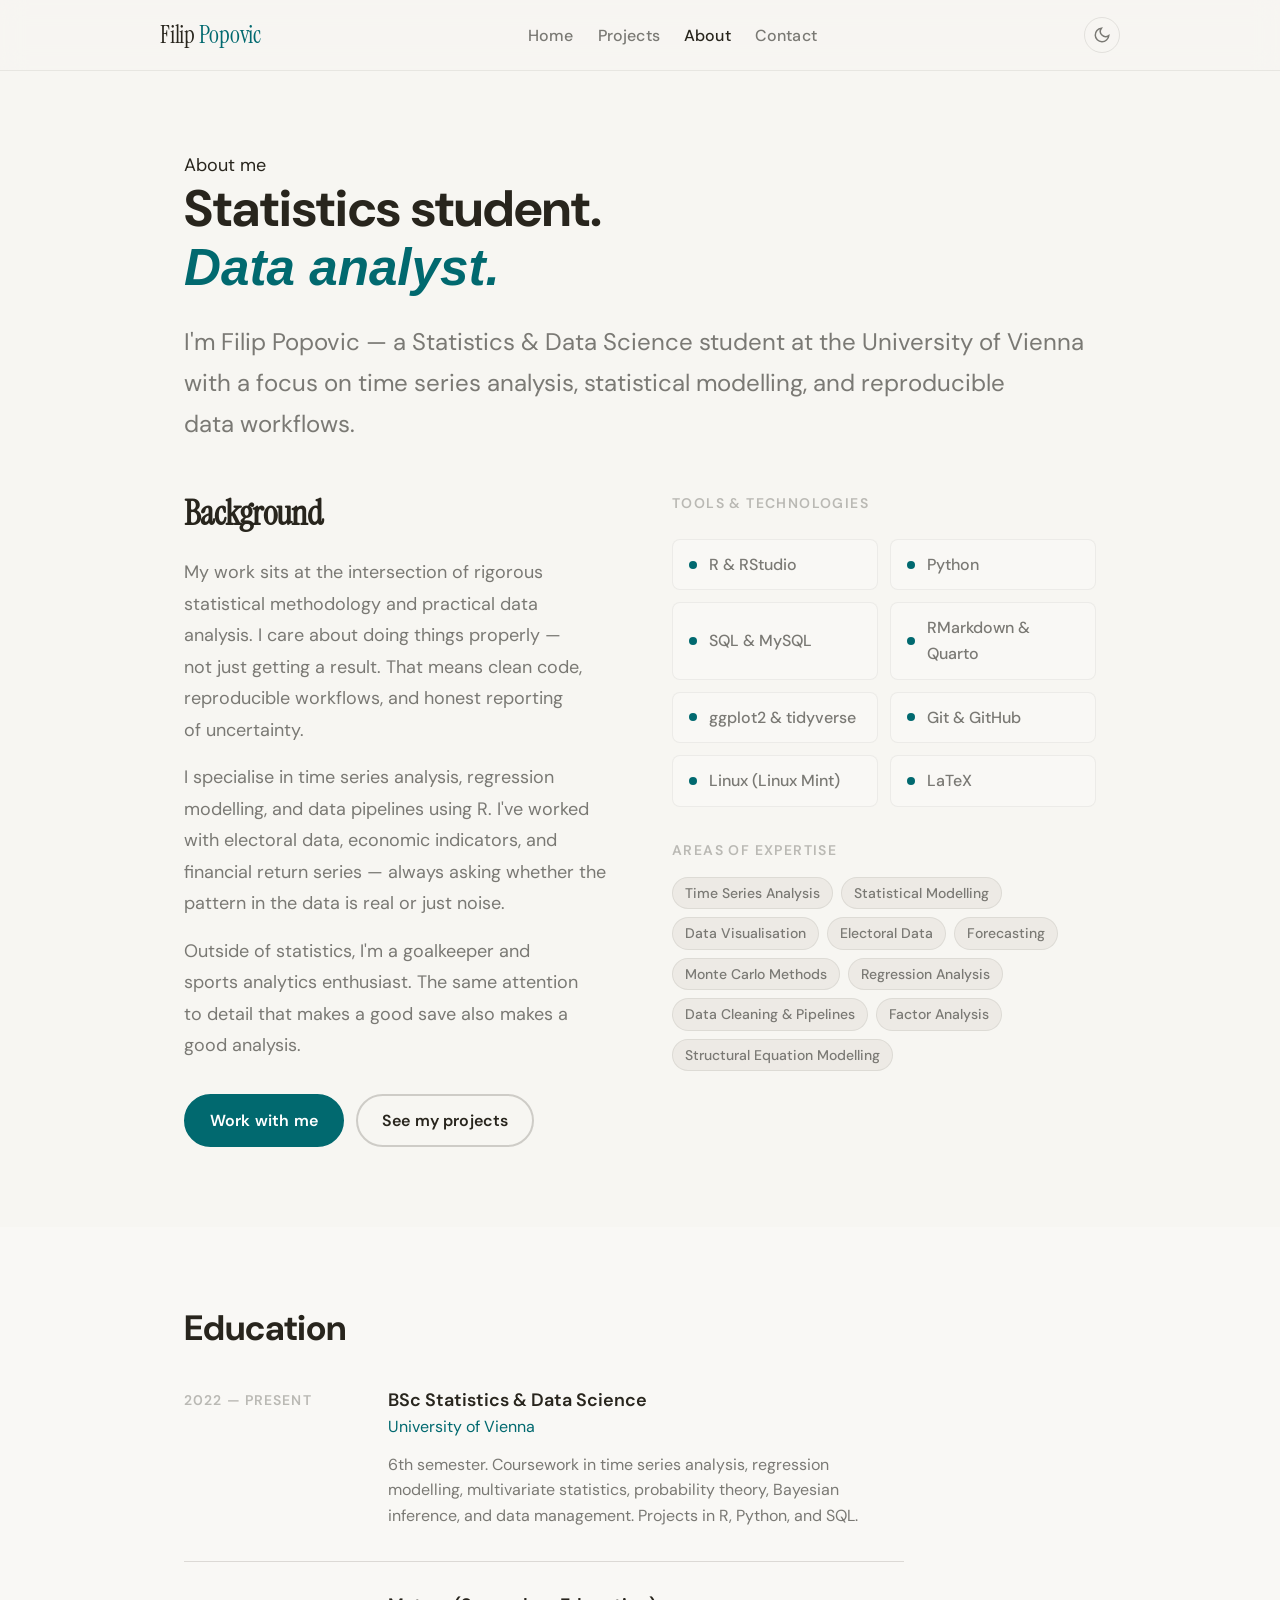
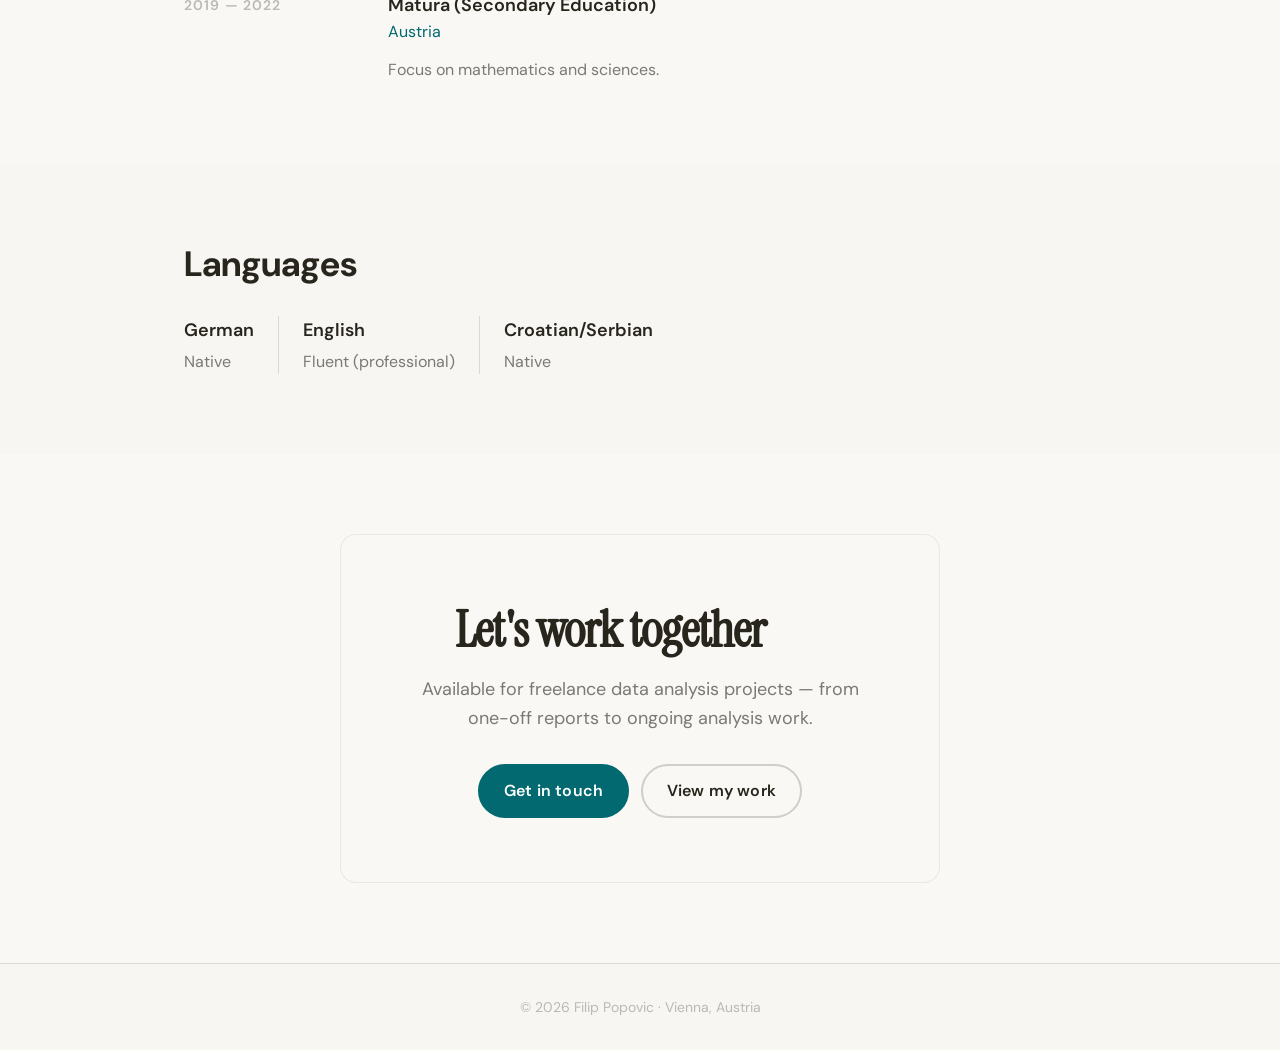
==== commit 4c1e8eeb: "Update about page - add education, languages, improved bio" ====
--- a/docs/about.html
+++ b/docs/about.html
@@ -62,32 +62,50 @@
   </div>
 </nav>
 
-<section class="fp-section">
+<!-- HERO -->
+<section class="fp-section" style="padding-top: var(--space-20); padding-bottom: var(--space-12);">
+  <div class="fp-container">
+    <p class="fp-eyebrow">About me</p>
+    <h1 style="font-size:var(--text-2xl); margin-bottom: var(--space-6);">Statistics student.<br><em style="color:var(--color-primary);">Data analyst.</em></h1>
+    <p style="max-width:60ch; font-size:var(--text-lg); color:var(--color-text-muted); line-height:1.7;">
+      I'm Filip Popovic — a Statistics &amp; Data Science student at the University of Vienna with a focus on time series analysis, statistical modelling, and reproducible data workflows.
+    </p>
+  </div>
+</section>
+
+<!-- BIO + SKILLS -->
+<section class="fp-section" style="padding-top: 0;">
   <div class="fp-container">
     <div class="fp-about-grid">
       <div class="fp-about-text">
-        <p class="fp-eyebrow" style="font-size:var(--text-xs);font-weight:600;letter-spacing:0.12em;text-transform:uppercase;color:var(--color-primary);margin-bottom:var(--space-3);">About me</p>
-        <h2 class="anchored">Statistics student.<br><em style="font-style:italic;color:var(--color-primary);">Data analyst.</em></h2>
-        <p>I'm Filip Popovic, a Statistics &amp; Data Science student at the University of Vienna in my 6th semester. My work sits at the intersection of rigorous statistical methodology and practical data analysis — I care about doing things properly, not just getting a result.</p>
-        <p>I specialise in time series analysis, statistical modelling, and reproducible data workflows using R. I've worked extensively with electoral data, economic indicators, and financial time series — always with a focus on clear, honest reporting of results.</p>
-        <p>Outside of statistics, I'm a passionate goalkeeper and sports analytics enthusiast. I believe the same attention to detail that makes a good save also makes a good analysis.</p>
-        <div style="margin-top:var(--space-8);">
+        <h2 style="font-size:var(--text-xl); margin-bottom:var(--space-6);" class="anchored">Background</h2>
+        <p>My work sits at the intersection of rigorous statistical methodology and practical data analysis. I care about doing things properly — not just getting a result. That means clean code, reproducible workflows, and honest reporting of uncertainty.</p>
+        <p>I specialise in time series analysis, regression modelling, and data pipelines using R. I've worked with electoral data, economic indicators, and financial return series — always asking whether the pattern in the data is real or just noise.</p>
+        <p>Outside of statistics, I'm a goalkeeper and sports analytics enthusiast. The same attention to detail that makes a good save also makes a good analysis.</p>
+        <div style="margin-top:var(--space-8); display:flex; gap:var(--space-3); flex-wrap:wrap;">
           <a href="contact.html" class="btn btn-primary">Work with me</a>
+          <a href="projects.html" class="btn btn-outline">See my projects</a>
         </div>
       </div>
+
       <div>
-        <p style="font-size:var(--text-xs);font-weight:600;letter-spacing:0.1em;text-transform:uppercase;color:var(--color-text-faint);margin-bottom:var(--space-4);">Tools &amp; Technologies</p>
-        <div class="fp-tools-list">
-          <div class="fp-tool-item"><span class="fp-tool-dot"></span>R &amp; RStudio</div>
-          <div class="fp-tool-item"><span class="fp-tool-dot"></span>Python</div>
-          <div class="fp-tool-item"><span class="fp-tool-dot"></span>SQL</div>
-          <div class="fp-tool-item"><span class="fp-tool-dot"></span>RMarkdown</div>
-          <div class="fp-tool-item"><span class="fp-tool-dot"></span>ggplot2</div>
-          <div class="fp-tool-item"><span class="fp-tool-dot"></span>tidyverse</div>
-          <div class="fp-tool-item"><span class="fp-tool-dot"></span>Linux</div>
-          <div class="fp-tool-item"><span class="fp-tool-dot"></span>Git &amp; GitHub</div>
+        <!-- TOOLS -->
+        <div style="margin-bottom:var(--space-8);">
+          <p style="font-size:var(--text-xs);font-weight:600;letter-spacing:0.1em;text-transform:uppercase;color:var(--color-text-faint);margin-bottom:var(--space-4);">Tools &amp; Technologies</p>
+          <div class="fp-tools-list">
+            <div class="fp-tool-item"><span class="fp-tool-dot"></span>R &amp; RStudio</div>
+            <div class="fp-tool-item"><span class="fp-tool-dot"></span>Python</div>
+            <div class="fp-tool-item"><span class="fp-tool-dot"></span>SQL &amp; MySQL</div>
+            <div class="fp-tool-item"><span class="fp-tool-dot"></span>RMarkdown &amp; Quarto</div>
+            <div class="fp-tool-item"><span class="fp-tool-dot"></span>ggplot2 &amp; tidyverse</div>
+            <div class="fp-tool-item"><span class="fp-tool-dot"></span>Git &amp; GitHub</div>
+            <div class="fp-tool-item"><span class="fp-tool-dot"></span>Linux (Linux Mint)</div>
+            <div class="fp-tool-item"><span class="fp-tool-dot"></span>LaTeX</div>
+          </div>
         </div>
-        <div style="margin-top:var(--space-8);">
+
+        <!-- AREAS -->
+        <div>
           <p style="font-size:var(--text-xs);font-weight:600;letter-spacing:0.1em;text-transform:uppercase;color:var(--color-text-faint);margin-bottom:var(--space-4);">Areas of expertise</p>
           <div style="display:flex;flex-wrap:wrap;gap:var(--space-2);">
             <span class="fp-skill-chip">Time Series Analysis</span>
@@ -97,9 +115,80 @@
             <span class="fp-skill-chip">Forecasting</span>
             <span class="fp-skill-chip">Monte Carlo Methods</span>
             <span class="fp-skill-chip">Regression Analysis</span>
-            <span class="fp-skill-chip">Data Cleaning</span>
+            <span class="fp-skill-chip">Data Cleaning &amp; Pipelines</span>
+            <span class="fp-skill-chip">Factor Analysis</span>
+            <span class="fp-skill-chip">Structural Equation Modelling</span>
           </div>
         </div>
+      </div>
+    </div>
+  </div>
+</section>
+
+<!-- EDUCATION -->
+<section class="fp-section fp-section-alt">
+  <div class="fp-container">
+    <h2 style="font-size:var(--text-xl); margin-bottom:var(--space-10);" class="anchored">Education</h2>
+    <div style="display:flex; flex-direction:column; gap:var(--space-8); max-width:720px;">
+
+      <div style="display:grid; grid-template-columns: 1fr 3fr; gap:var(--space-8); align-items:start;">
+        <div>
+          <p style="font-size:var(--text-xs);font-weight:600;letter-spacing:0.08em;text-transform:uppercase;color:var(--color-text-faint);">2022 — present</p>
+        </div>
+        <div>
+          <h3 style="font-size:var(--text-base); font-weight:600; margin-bottom:var(--space-1);" class="anchored">BSc Statistics &amp; Data Science</h3>
+          <p style="color:var(--color-primary); font-size:var(--text-sm); margin-bottom:var(--space-3);">University of Vienna</p>
+          <p style="color:var(--color-text-muted); font-size:var(--text-sm);">6th semester. Coursework in time series analysis, regression modelling, multivariate statistics, probability theory, Bayesian inference, and data management. Projects in R, Python, and SQL.</p>
+        </div>
+      </div>
+
+      <div style="border-top: 1px solid var(--color-divider); padding-top: var(--space-8); display:grid; grid-template-columns: 1fr 3fr; gap:var(--space-8); align-items:start;">
+        <div>
+          <p style="font-size:var(--text-xs);font-weight:600;letter-spacing:0.08em;text-transform:uppercase;color:var(--color-text-faint);">2019 — 2022</p>
+        </div>
+        <div>
+          <h3 style="font-size:var(--text-base); font-weight:600; margin-bottom:var(--space-1);" class="anchored">Matura (Secondary Education)</h3>
+          <p style="color:var(--color-primary); font-size:var(--text-sm); margin-bottom:var(--space-3);">Austria</p>
+          <p style="color:var(--color-text-muted); font-size:var(--text-sm);">Focus on mathematics and sciences.</p>
+        </div>
+      </div>
+
+    </div>
+  </div>
+</section>
+
+<!-- LANGUAGES -->
+<section class="fp-section">
+  <div class="fp-container">
+    <h2 style="font-size:var(--text-xl); margin-bottom:var(--space-8);" class="anchored">Languages</h2>
+    <div style="display:flex; gap:var(--space-6); flex-wrap:wrap;">
+      <div style="display:flex; flex-direction:column; gap:var(--space-1);">
+        <span style="font-weight:600;">German</span>
+        <span style="font-size:var(--text-sm); color:var(--color-text-muted);">Native</span>
+      </div>
+      <div style="width:1px; background:var(--color-divider);"></div>
+      <div style="display:flex; flex-direction:column; gap:var(--space-1);">
+        <span style="font-weight:600;">English</span>
+        <span style="font-size:var(--text-sm); color:var(--color-text-muted);">Fluent (professional)</span>
+      </div>
+      <div style="width:1px; background:var(--color-divider);"></div>
+      <div style="display:flex; flex-direction:column; gap:var(--space-1);">
+        <span style="font-weight:600;">Croatian/Serbian</span>
+        <span style="font-size:var(--text-sm); color:var(--color-text-muted);">Native</span>
+      </div>
+    </div>
+  </div>
+</section>
+
+<!-- CTA -->
+<section class="fp-section fp-section-alt">
+  <div class="fp-container">
+    <div class="fp-contact-box">
+      <h2 class="anchored">Let's work together</h2>
+      <p>Available for freelance data analysis projects — from one-off reports to ongoing analysis work.</p>
+      <div class="fp-contact-links">
+        <a href="contact.html" class="btn btn-primary">Get in touch</a>
+        <a href="projects.html" class="btn btn-outline">View my work</a>
       </div>
     </div>
   </div>
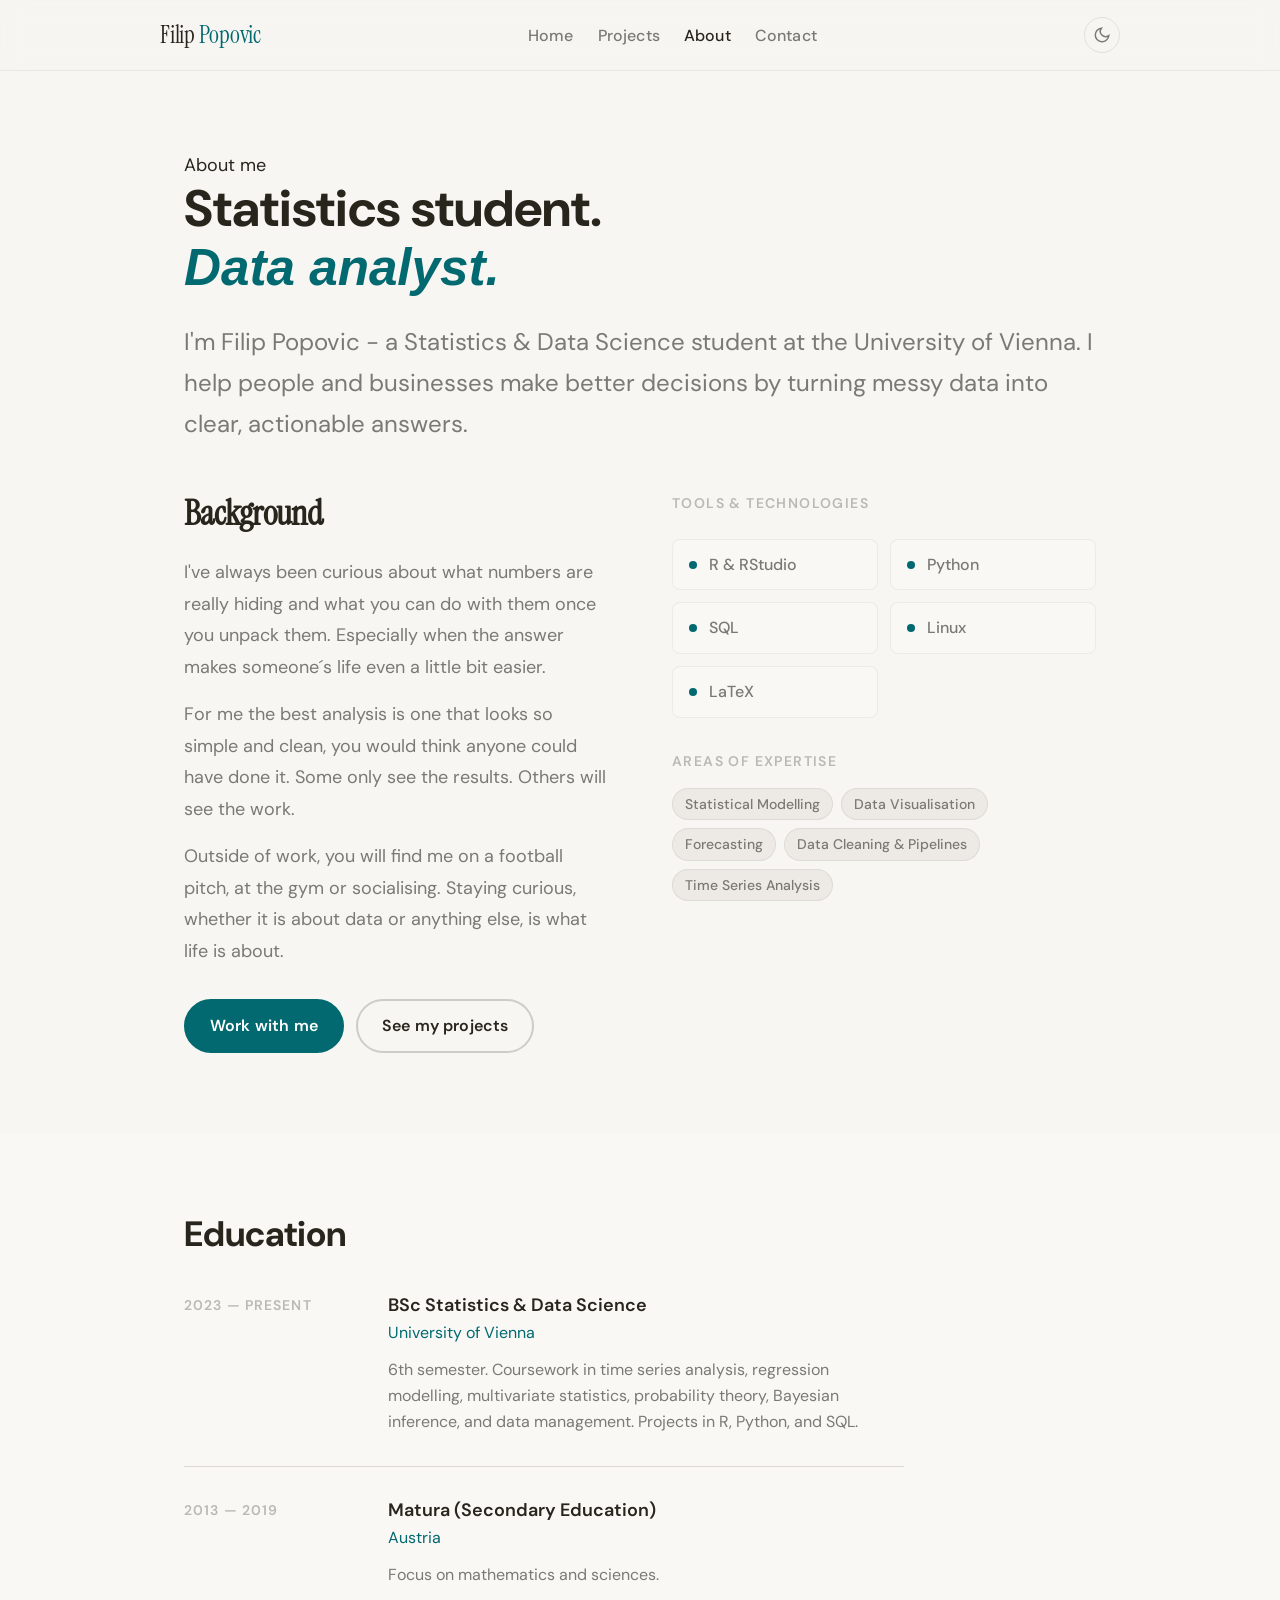
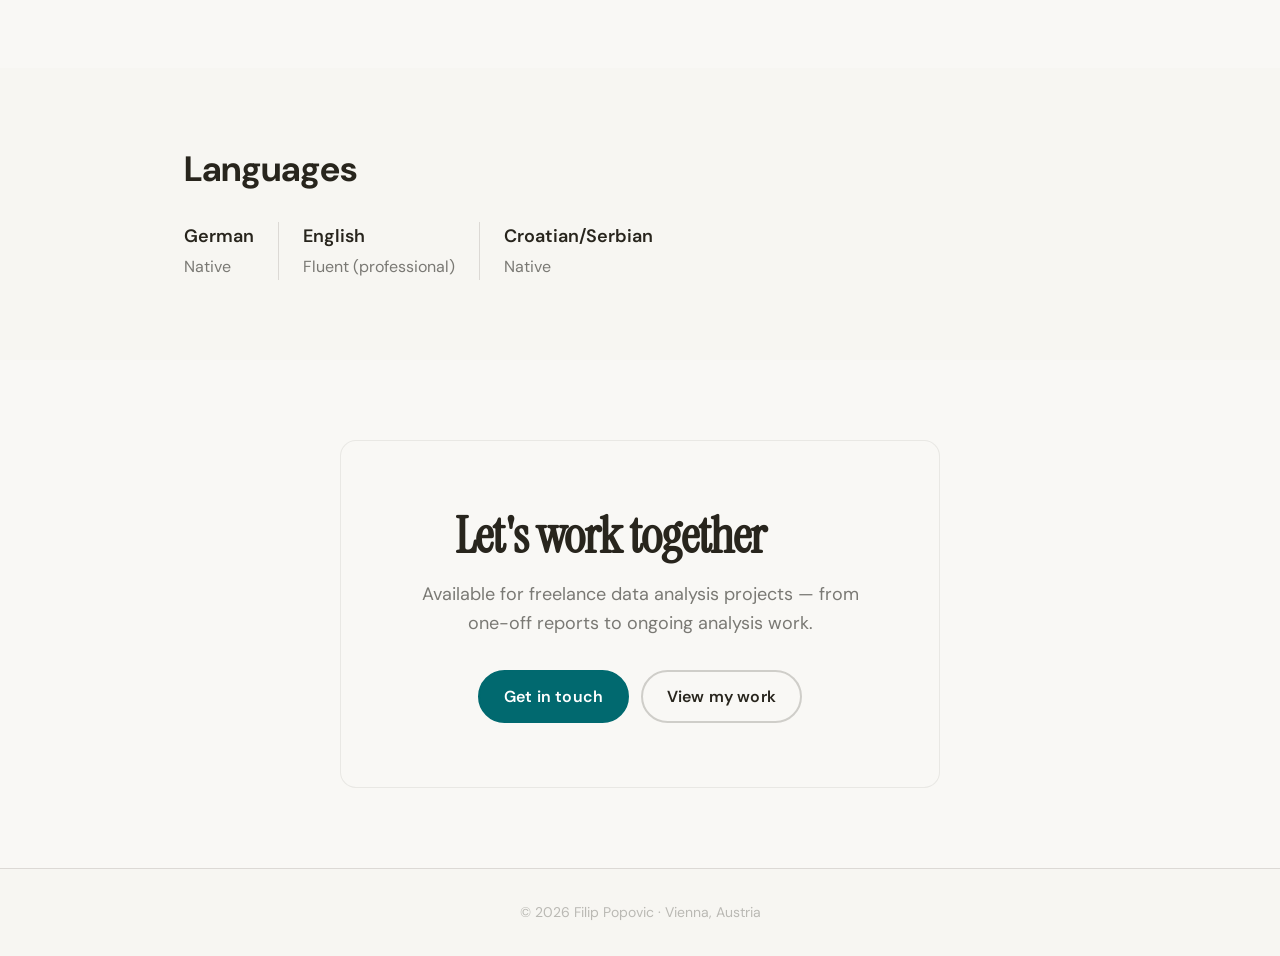
==== commit 37ffd740: "Overhaul about page - new bio, reduced skills, cleaner expertise" ====
--- a/docs/about.html
+++ b/docs/about.html
@@ -68,7 +68,7 @@
     <p class="fp-eyebrow">About me</p>
     <h1 style="font-size:var(--text-2xl); margin-bottom: var(--space-6);">Statistics student.<br><em style="color:var(--color-primary);">Data analyst.</em></h1>
     <p style="max-width:60ch; font-size:var(--text-lg); color:var(--color-text-muted); line-height:1.7;">
-      I'm Filip Popovic — a Statistics &amp; Data Science student at the University of Vienna with a focus on time series analysis, statistical modelling, and reproducible data workflows.
+      I'm Filip Popovic -  a Statistics &amp; Data Science student at the University of Vienna. I help people and businesses make better decisions by turning messy data into clear, actionable answers.
     </p>
   </div>
 </section>
@@ -79,10 +79,10 @@
     <div class="fp-about-grid">
       <div class="fp-about-text">
         <h2 style="font-size:var(--text-xl); margin-bottom:var(--space-6);" class="anchored">Background</h2>
-        <p>My work sits at the intersection of rigorous statistical methodology and practical data analysis. I care about doing things properly — not just getting a result. That means clean code, reproducible workflows, and honest reporting of uncertainty.</p>
-        <p>I specialise in time series analysis, regression modelling, and data pipelines using R. I've worked with electoral data, economic indicators, and financial return series — always asking whether the pattern in the data is real or just noise.</p>
-        <p>Outside of statistics, I'm a goalkeeper and sports analytics enthusiast. The same attention to detail that makes a good save also makes a good analysis.</p>
-        <div style="margin-top:var(--space-8); display:flex; gap:var(--space-3); flex-wrap:wrap;">
+        <p>I've always been curious about what numbers are really hiding and what you can do with them once you unpack them. Especially when the answer makes someone´s life even a little bit easier.</p>
+        <p>For me the best analysis is one that looks so simple and clean, you would think anyone could have done it. Some only see the results. Others will see the work.</p><p>
+        </p><p>Outside of work, you will find me on a football pitch, at the gym or socialising. Staying curious, whether it is about data or anything else, is what life is about.</p><p>
+        </p><div style="margin-top:var(--space-8); display:flex; gap:var(--space-3); flex-wrap:wrap;">
           <a href="contact.html" class="btn btn-primary">Work with me</a>
           <a href="projects.html" class="btn btn-outline">See my projects</a>
         </div>
@@ -95,11 +95,8 @@
           <div class="fp-tools-list">
             <div class="fp-tool-item"><span class="fp-tool-dot"></span>R &amp; RStudio</div>
             <div class="fp-tool-item"><span class="fp-tool-dot"></span>Python</div>
-            <div class="fp-tool-item"><span class="fp-tool-dot"></span>SQL &amp; MySQL</div>
-            <div class="fp-tool-item"><span class="fp-tool-dot"></span>RMarkdown &amp; Quarto</div>
-            <div class="fp-tool-item"><span class="fp-tool-dot"></span>ggplot2 &amp; tidyverse</div>
-            <div class="fp-tool-item"><span class="fp-tool-dot"></span>Git &amp; GitHub</div>
-            <div class="fp-tool-item"><span class="fp-tool-dot"></span>Linux (Linux Mint)</div>
+            <div class="fp-tool-item"><span class="fp-tool-dot"></span>SQL</div>
+            <div class="fp-tool-item"><span class="fp-tool-dot"></span>Linux</div>
             <div class="fp-tool-item"><span class="fp-tool-dot"></span>LaTeX</div>
           </div>
         </div>
@@ -108,16 +105,11 @@
         <div>
           <p style="font-size:var(--text-xs);font-weight:600;letter-spacing:0.1em;text-transform:uppercase;color:var(--color-text-faint);margin-bottom:var(--space-4);">Areas of expertise</p>
           <div style="display:flex;flex-wrap:wrap;gap:var(--space-2);">
-            <span class="fp-skill-chip">Time Series Analysis</span>
             <span class="fp-skill-chip">Statistical Modelling</span>
             <span class="fp-skill-chip">Data Visualisation</span>
-            <span class="fp-skill-chip">Electoral Data</span>
             <span class="fp-skill-chip">Forecasting</span>
-            <span class="fp-skill-chip">Monte Carlo Methods</span>
-            <span class="fp-skill-chip">Regression Analysis</span>
             <span class="fp-skill-chip">Data Cleaning &amp; Pipelines</span>
-            <span class="fp-skill-chip">Factor Analysis</span>
-            <span class="fp-skill-chip">Structural Equation Modelling</span>
+            <span class="fp-skill-chip">Time Series Analysis</span>
           </div>
         </div>
       </div>
@@ -133,7 +125,7 @@
 
       <div style="display:grid; grid-template-columns: 1fr 3fr; gap:var(--space-8); align-items:start;">
         <div>
-          <p style="font-size:var(--text-xs);font-weight:600;letter-spacing:0.08em;text-transform:uppercase;color:var(--color-text-faint);">2022 — present</p>
+          <p style="font-size:var(--text-xs);font-weight:600;letter-spacing:0.08em;text-transform:uppercase;color:var(--color-text-faint);">2023 — present</p>
         </div>
         <div>
           <h3 style="font-size:var(--text-base); font-weight:600; margin-bottom:var(--space-1);" class="anchored">BSc Statistics &amp; Data Science</h3>
@@ -144,7 +136,7 @@
 
       <div style="border-top: 1px solid var(--color-divider); padding-top: var(--space-8); display:grid; grid-template-columns: 1fr 3fr; gap:var(--space-8); align-items:start;">
         <div>
-          <p style="font-size:var(--text-xs);font-weight:600;letter-spacing:0.08em;text-transform:uppercase;color:var(--color-text-faint);">2019 — 2022</p>
+          <p style="font-size:var(--text-xs);font-weight:600;letter-spacing:0.08em;text-transform:uppercase;color:var(--color-text-faint);">2013 — 2019</p>
         </div>
         <div>
           <h3 style="font-size:var(--text-base); font-weight:600; margin-bottom:var(--space-1);" class="anchored">Matura (Secondary Education)</h3>
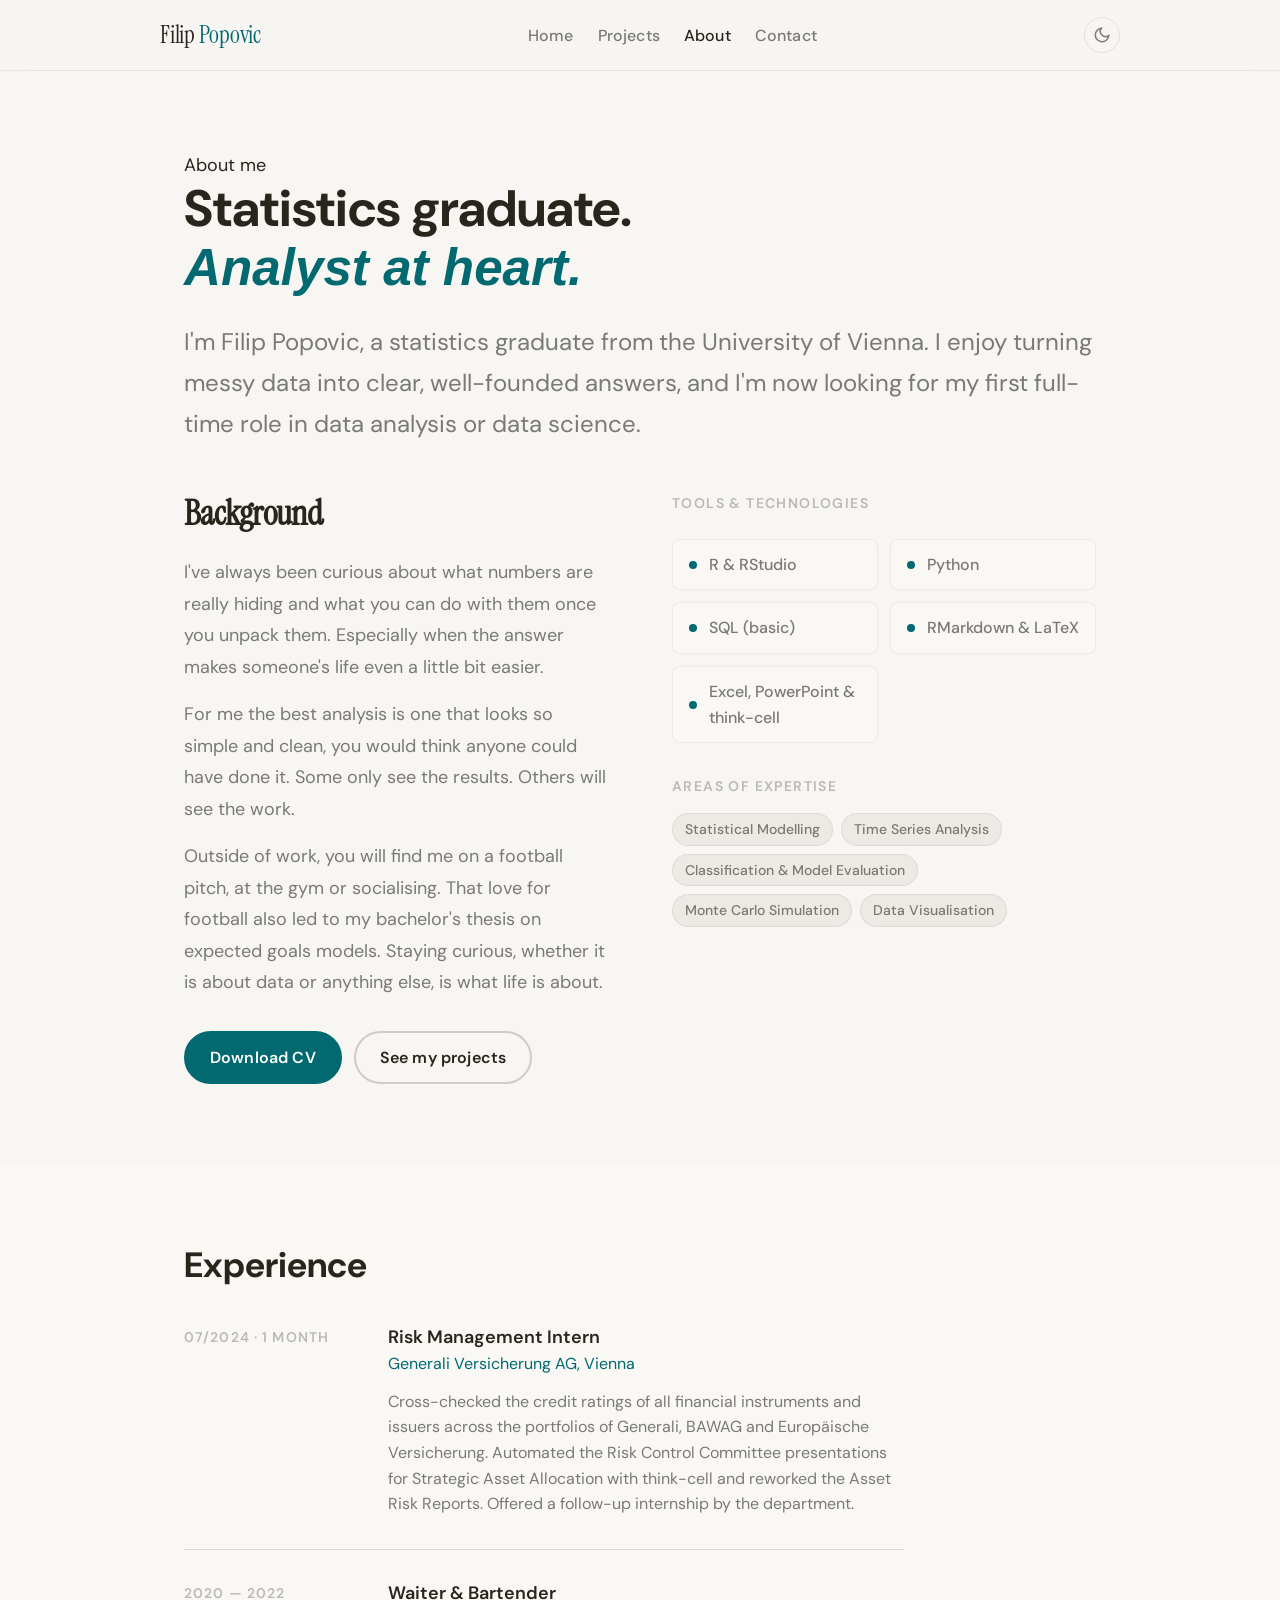
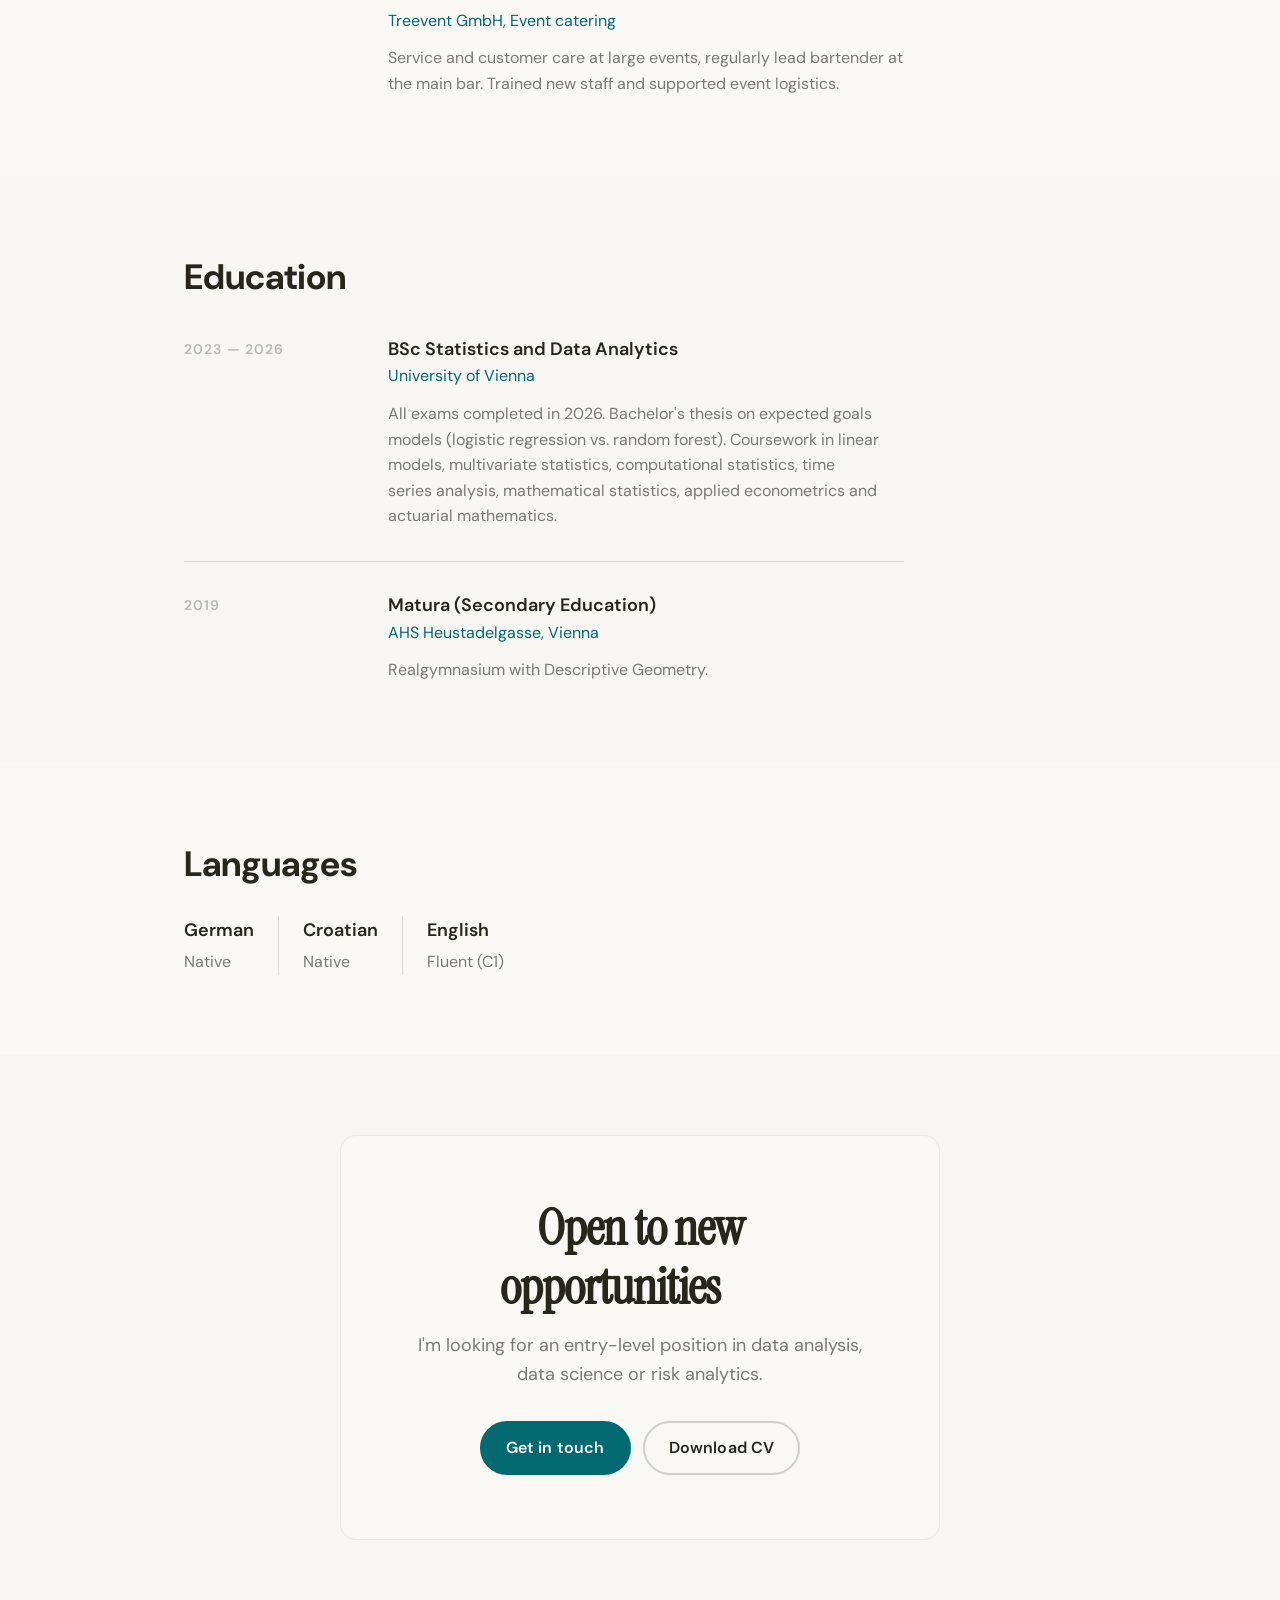
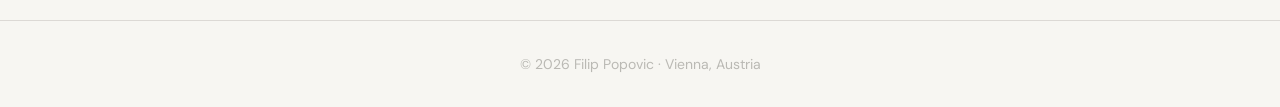
==== commit 3c0bad70: "Turn site into job-seeking portfolio - Replace freelance wording with open-to-roles messaging - Add " ====
--- a/docs/about.html
+++ b/docs/about.html
@@ -2,17 +2,23 @@
 <html xmlns="http://www.w3.org/1999/xhtml" lang="en" xml:lang="en"><head>
 
 <meta charset="utf-8">
-<meta name="generator" content="quarto-1.6.43">
+<meta name="generator" content="quarto-1.11.9">
 
 <meta name="viewport" content="width=device-width, initial-scale=1.0, user-scalable=yes">
 
 
 <title>About – Filip Popovic</title>
 <style>
-code{white-space: pre-wrap;}
+/* Default styles provided by pandoc.
+** See https://pandoc.org/MANUAL.html#variables-for-html for config info.
+*/
 span.smallcaps{font-variant: small-caps;}
-div.columns{display: flex; gap: min(4vw, 1.5em);}
-div.column{flex: auto; overflow-x: auto;}
+div.columns{display: flex; gap: 1.5em;}
+div.column{flex: auto;}
+@media screen {
+div.columns{gap: min(4vw, 1.5em);}
+div.column{overflow-x: auto;}
+}
 div.hanging-indent{margin-left: 1.5em; text-indent: -1.5em;}
 ul.task-list{list-style: none;}
 ul.task-list li input[type="checkbox"] {
@@ -31,8 +37,8 @@
 <script src="site_libs/quarto-html/anchor.min.js"></script>
 <link href="site_libs/quarto-html/tippy.css" rel="stylesheet">
 <link href="site_libs/quarto-html/light-border.css" rel="stylesheet">
-<link href="site_libs/quarto-html/quarto-html-5276476b5bdb9cfe1f92c505466e0bf3.min.css" rel="stylesheet" append-hash="true" data-mode="light">
-<link href="site_libs/quarto-html/quarto-syntax-highlighting-d4d76bf8491c20bad77d141916dc28e1.css" rel="stylesheet" id="quarto-text-highlighting-styles">
+<link href="site_libs/quarto-html/quarto-html-640605f58ae58ee79329c070719e555b.min.css" rel="stylesheet" append-hash="true" data-mode="light">
+<link href="site_libs/quarto-html/quarto-syntax-highlighting-63b5708e65d6cd79cd7618c58d0c21e7.css" rel="stylesheet" id="quarto-text-highlighting-styles">
 
 
 <link rel="stylesheet" href="assets/style.css">
@@ -66,9 +72,9 @@
 <section class="fp-section" style="padding-top: var(--space-20); padding-bottom: var(--space-12);">
   <div class="fp-container">
     <p class="fp-eyebrow">About me</p>
-    <h1 style="font-size:var(--text-2xl); margin-bottom: var(--space-6);">Statistics student.<br><em style="color:var(--color-primary);">Data analyst.</em></h1>
+    <h1 style="font-size:var(--text-2xl); margin-bottom: var(--space-6);">Statistics graduate.<br><em style="color:var(--color-primary);">Analyst at heart.</em></h1>
     <p style="max-width:60ch; font-size:var(--text-lg); color:var(--color-text-muted); line-height:1.7;">
-      I'm Filip Popovic -  a Statistics &amp; Data Science student at the University of Vienna. I help people and businesses make better decisions by turning messy data into clear, actionable answers.
+      I'm Filip Popovic, a statistics graduate from the University of Vienna. I enjoy turning messy data into clear, well-founded answers, and I'm now looking for my first full-time role in data analysis or data science.
     </p>
   </div>
 </section>
@@ -79,11 +85,11 @@
     <div class="fp-about-grid">
       <div class="fp-about-text">
         <h2 style="font-size:var(--text-xl); margin-bottom:var(--space-6);" class="anchored">Background</h2>
-        <p>I've always been curious about what numbers are really hiding and what you can do with them once you unpack them. Especially when the answer makes someone´s life even a little bit easier.</p>
-        <p>For me the best analysis is one that looks so simple and clean, you would think anyone could have done it. Some only see the results. Others will see the work.</p><p>
-        </p><p>Outside of work, you will find me on a football pitch, at the gym or socialising. Staying curious, whether it is about data or anything else, is what life is about.</p><p>
-        </p><div style="margin-top:var(--space-8); display:flex; gap:var(--space-3); flex-wrap:wrap;">
-          <a href="contact.html" class="btn btn-primary">Work with me</a>
+        <p>I've always been curious about what numbers are really hiding and what you can do with them once you unpack them. Especially when the answer makes someone's life even a little bit easier.</p>
+        <p>For me the best analysis is one that looks so simple and clean, you would think anyone could have done it. Some only see the results. Others will see the work.</p>
+        <p>Outside of work, you will find me on a football pitch, at the gym or socialising. That love for football also led to my bachelor's thesis on expected goals models. Staying curious, whether it is about data or anything else, is what life is about.</p>
+        <div style="margin-top:var(--space-8); display:flex; gap:var(--space-3); flex-wrap:wrap;">
+          <a href="pdfs/Popovic_CV_2026.pdf" target="_blank" class="btn btn-primary">Download CV</a>
           <a href="projects.html" class="btn btn-outline">See my projects</a>
         </div>
       </div>
@@ -95,9 +101,9 @@
           <div class="fp-tools-list">
             <div class="fp-tool-item"><span class="fp-tool-dot"></span>R &amp; RStudio</div>
             <div class="fp-tool-item"><span class="fp-tool-dot"></span>Python</div>
-            <div class="fp-tool-item"><span class="fp-tool-dot"></span>SQL</div>
-            <div class="fp-tool-item"><span class="fp-tool-dot"></span>Linux</div>
-            <div class="fp-tool-item"><span class="fp-tool-dot"></span>LaTeX</div>
+            <div class="fp-tool-item"><span class="fp-tool-dot"></span>SQL (basic)</div>
+            <div class="fp-tool-item"><span class="fp-tool-dot"></span>RMarkdown &amp; LaTeX</div>
+            <div class="fp-tool-item"><span class="fp-tool-dot"></span>Excel, PowerPoint &amp; think-cell</div>
           </div>
         </div>
 
@@ -106,10 +112,10 @@
           <p style="font-size:var(--text-xs);font-weight:600;letter-spacing:0.1em;text-transform:uppercase;color:var(--color-text-faint);margin-bottom:var(--space-4);">Areas of expertise</p>
           <div style="display:flex;flex-wrap:wrap;gap:var(--space-2);">
             <span class="fp-skill-chip">Statistical Modelling</span>
+            <span class="fp-skill-chip">Time Series Analysis</span>
+            <span class="fp-skill-chip">Classification &amp; Model Evaluation</span>
+            <span class="fp-skill-chip">Monte Carlo Simulation</span>
             <span class="fp-skill-chip">Data Visualisation</span>
-            <span class="fp-skill-chip">Forecasting</span>
-            <span class="fp-skill-chip">Data Cleaning &amp; Pipelines</span>
-            <span class="fp-skill-chip">Time Series Analysis</span>
           </div>
         </div>
       </div>
@@ -117,31 +123,63 @@
   </div>
 </section>
 
+<!-- EXPERIENCE -->
+<section class="fp-section fp-section-alt">
+  <div class="fp-container">
+    <h2 style="font-size:var(--text-xl); margin-bottom:var(--space-10);" class="anchored">Experience</h2>
+    <div style="display:flex; flex-direction:column; gap:var(--space-8); max-width:720px;">
+
+      <div style="display:grid; grid-template-columns: 1fr 3fr; gap:var(--space-8); align-items:start;">
+        <div>
+          <p style="font-size:var(--text-xs);font-weight:600;letter-spacing:0.08em;text-transform:uppercase;color:var(--color-text-faint);">07/2024 · 1 month</p>
+        </div>
+        <div>
+          <h3 style="font-size:var(--text-base); font-weight:600; margin-bottom:var(--space-1);" class="anchored">Risk Management Intern</h3>
+          <p style="color:var(--color-primary); font-size:var(--text-sm); margin-bottom:var(--space-3);">Generali Versicherung AG, Vienna</p>
+          <p style="color:var(--color-text-muted); font-size:var(--text-sm);">Cross-checked the credit ratings of all financial instruments and issuers across the portfolios of Generali, BAWAG and Europäische Versicherung. Automated the Risk Control Committee presentations for Strategic Asset Allocation with think-cell and reworked the Asset Risk Reports. Offered a follow-up internship by the department.</p>
+        </div>
+      </div>
+
+      <div style="border-top: 1px solid var(--color-divider); padding-top: var(--space-8); display:grid; grid-template-columns: 1fr 3fr; gap:var(--space-8); align-items:start;">
+        <div>
+          <p style="font-size:var(--text-xs);font-weight:600;letter-spacing:0.08em;text-transform:uppercase;color:var(--color-text-faint);">2020 — 2022</p>
+        </div>
+        <div>
+          <h3 style="font-size:var(--text-base); font-weight:600; margin-bottom:var(--space-1);" class="anchored">Waiter &amp; Bartender</h3>
+          <p style="color:var(--color-primary); font-size:var(--text-sm); margin-bottom:var(--space-3);">Treevent GmbH, Event catering</p>
+          <p style="color:var(--color-text-muted); font-size:var(--text-sm);">Service and customer care at large events, regularly lead bartender at the main bar. Trained new staff and supported event logistics.</p>
+        </div>
+      </div>
+
+    </div>
+  </div>
+</section>
+
 <!-- EDUCATION -->
-<section class="fp-section fp-section-alt">
+<section class="fp-section">
   <div class="fp-container">
     <h2 style="font-size:var(--text-xl); margin-bottom:var(--space-10);" class="anchored">Education</h2>
     <div style="display:flex; flex-direction:column; gap:var(--space-8); max-width:720px;">
 
       <div style="display:grid; grid-template-columns: 1fr 3fr; gap:var(--space-8); align-items:start;">
         <div>
-          <p style="font-size:var(--text-xs);font-weight:600;letter-spacing:0.08em;text-transform:uppercase;color:var(--color-text-faint);">2023 — present</p>
-        </div>
-        <div>
-          <h3 style="font-size:var(--text-base); font-weight:600; margin-bottom:var(--space-1);" class="anchored">BSc Statistics &amp; Data Science</h3>
+          <p style="font-size:var(--text-xs);font-weight:600;letter-spacing:0.08em;text-transform:uppercase;color:var(--color-text-faint);">2023 — 2026</p>
+        </div>
+        <div>
+          <h3 style="font-size:var(--text-base); font-weight:600; margin-bottom:var(--space-1);" class="anchored">BSc Statistics and Data Analytics</h3>
           <p style="color:var(--color-primary); font-size:var(--text-sm); margin-bottom:var(--space-3);">University of Vienna</p>
-          <p style="color:var(--color-text-muted); font-size:var(--text-sm);">6th semester. Coursework in time series analysis, regression modelling, multivariate statistics, probability theory, Bayesian inference, and data management. Projects in R, Python, and SQL.</p>
+          <p style="color:var(--color-text-muted); font-size:var(--text-sm);">All exams completed in 2026. Bachelor's thesis on expected goals models (logistic regression vs. random forest). Coursework in linear models, multivariate statistics, computational statistics, time series analysis, mathematical statistics, applied econometrics and actuarial mathematics.</p>
         </div>
       </div>
 
       <div style="border-top: 1px solid var(--color-divider); padding-top: var(--space-8); display:grid; grid-template-columns: 1fr 3fr; gap:var(--space-8); align-items:start;">
         <div>
-          <p style="font-size:var(--text-xs);font-weight:600;letter-spacing:0.08em;text-transform:uppercase;color:var(--color-text-faint);">2013 — 2019</p>
+          <p style="font-size:var(--text-xs);font-weight:600;letter-spacing:0.08em;text-transform:uppercase;color:var(--color-text-faint);">2019</p>
         </div>
         <div>
           <h3 style="font-size:var(--text-base); font-weight:600; margin-bottom:var(--space-1);" class="anchored">Matura (Secondary Education)</h3>
-          <p style="color:var(--color-primary); font-size:var(--text-sm); margin-bottom:var(--space-3);">Austria</p>
-          <p style="color:var(--color-text-muted); font-size:var(--text-sm);">Focus on mathematics and sciences.</p>
+          <p style="color:var(--color-primary); font-size:var(--text-sm); margin-bottom:var(--space-3);">AHS Heustadelgasse, Vienna</p>
+          <p style="color:var(--color-text-muted); font-size:var(--text-sm);">Realgymnasium with Descriptive Geometry.</p>
         </div>
       </div>
 
@@ -150,7 +188,7 @@
 </section>
 
 <!-- LANGUAGES -->
-<section class="fp-section">
+<section class="fp-section fp-section-alt">
   <div class="fp-container">
     <h2 style="font-size:var(--text-xl); margin-bottom:var(--space-8);" class="anchored">Languages</h2>
     <div style="display:flex; gap:var(--space-6); flex-wrap:wrap;">
@@ -160,27 +198,27 @@
       </div>
       <div style="width:1px; background:var(--color-divider);"></div>
       <div style="display:flex; flex-direction:column; gap:var(--space-1);">
-        <span style="font-weight:600;">English</span>
-        <span style="font-size:var(--text-sm); color:var(--color-text-muted);">Fluent (professional)</span>
+        <span style="font-weight:600;">Croatian</span>
+        <span style="font-size:var(--text-sm); color:var(--color-text-muted);">Native</span>
       </div>
       <div style="width:1px; background:var(--color-divider);"></div>
       <div style="display:flex; flex-direction:column; gap:var(--space-1);">
-        <span style="font-weight:600;">Croatian/Serbian</span>
-        <span style="font-size:var(--text-sm); color:var(--color-text-muted);">Native</span>
+        <span style="font-weight:600;">English</span>
+        <span style="font-size:var(--text-sm); color:var(--color-text-muted);">Fluent (C1)</span>
       </div>
     </div>
   </div>
 </section>
 
 <!-- CTA -->
-<section class="fp-section fp-section-alt">
+<section class="fp-section">
   <div class="fp-container">
     <div class="fp-contact-box">
-      <h2 class="anchored">Let's work together</h2>
-      <p>Available for freelance data analysis projects — from one-off reports to ongoing analysis work.</p>
+      <h2 class="anchored">Open to new opportunities</h2>
+      <p>I'm looking for an entry-level position in data analysis, data science or risk analytics.</p>
       <div class="fp-contact-links">
         <a href="contact.html" class="btn btn-primary">Get in touch</a>
-        <a href="projects.html" class="btn btn-outline">View my work</a>
+        <a href="pdfs/Popovic_CV_2026.pdf" target="_blank" class="btn btn-outline">Download CV</a>
       </div>
     </div>
   </div>
@@ -202,240 +240,310 @@
 
 
 <script id="quarto-html-after-body" type="application/javascript">
-window.document.addEventListener("DOMContentLoaded", function (event) {
-  const toggleBodyColorMode = (bsSheetEl) => {
-    const mode = bsSheetEl.getAttribute("data-mode");
-    const bodyEl = window.document.querySelector("body");
-    if (mode === "dark") {
-      bodyEl.classList.add("quarto-dark");
-      bodyEl.classList.remove("quarto-light");
-    } else {
-      bodyEl.classList.add("quarto-light");
-      bodyEl.classList.remove("quarto-dark");
-    }
-  }
-  const toggleBodyColorPrimary = () => {
-    const bsSheetEl = window.document.querySelector("link#quarto-bootstrap");
-    if (bsSheetEl) {
-      toggleBodyColorMode(bsSheetEl);
-    }
-  }
-  toggleBodyColorPrimary();  
-  const tabsets =  window.document.querySelectorAll(".panel-tabset-tabby")
-  tabsets.forEach(function(tabset) {
-    const tabby = new Tabby('#' + tabset.id);
-  });
-  const icon = "";
-  const anchorJS = new window.AnchorJS();
-  anchorJS.options = {
-    placement: 'right',
-    icon: icon
-  };
-  anchorJS.add('.anchored');
-  const isCodeAnnotation = (el) => {
-    for (const clz of el.classList) {
-      if (clz.startsWith('code-annotation-')) {                     
-        return true;
-      }
-    }
-    return false;
-  }
-  const onCopySuccess = function(e) {
-    // button target
-    const button = e.trigger;
-    // don't keep focus
-    button.blur();
-    // flash "checked"
-    button.classList.add('code-copy-button-checked');
-    var currentTitle = button.getAttribute("title");
-    button.setAttribute("title", "Copied!");
-    let tooltip;
-    if (window.bootstrap) {
-      button.setAttribute("data-bs-toggle", "tooltip");
-      button.setAttribute("data-bs-placement", "left");
-      button.setAttribute("data-bs-title", "Copied!");
-      tooltip = new bootstrap.Tooltip(button, 
-        { trigger: "manual", 
-          customClass: "code-copy-button-tooltip",
-          offset: [0, -8]});
-      tooltip.show();    
-    }
-    setTimeout(function() {
-      if (tooltip) {
-        tooltip.hide();
-        button.removeAttribute("data-bs-title");
-        button.removeAttribute("data-bs-toggle");
-        button.removeAttribute("data-bs-placement");
-      }
-      button.setAttribute("title", currentTitle);
-      button.classList.remove('code-copy-button-checked');
-    }, 1000);
-    // clear code selection
-    e.clearSelection();
-  }
-  const getTextToCopy = function(trigger) {
-      const codeEl = trigger.previousElementSibling.cloneNode(true);
+  window.document.addEventListener("DOMContentLoaded", function (event) {
+    const tabsets =  window.document.querySelectorAll(".panel-tabset-tabby")
+    tabsets.forEach(function(tabset) {
+      const tabby = new Tabby('#' + tabset.id);
+    });
+    const icon = "";
+    const anchorJS = new window.AnchorJS();
+    anchorJS.options = {
+      placement: 'right',
+      icon: icon
+    };
+    anchorJS.add('.anchored');
+    const isCodeAnnotation = (el) => {
+      for (const clz of el.classList) {
+        if (clz.startsWith('code-annotation-')) {                     
+          return true;
+        }
+      }
+      return false;
+    }
+    const onCopySuccess = function(e) {
+      // button target
+      const button = e.trigger;
+      // don't keep focus
+      button.blur();
+      // flash "checked"
+      button.classList.add('code-copy-button-checked');
+      var currentTitle = button.getAttribute("title");
+      button.setAttribute("title", "Copied!");
+      let tooltip;
+      if (window.bootstrap) {
+        button.setAttribute("data-bs-toggle", "tooltip");
+        button.setAttribute("data-bs-placement", "left");
+        button.setAttribute("data-bs-title", "Copied!");
+        tooltip = new bootstrap.Tooltip(button, 
+          { trigger: "manual", 
+            customClass: "code-copy-button-tooltip",
+            offset: [0, -8]});
+        tooltip.show();    
+      }
+      setTimeout(function() {
+        if (tooltip) {
+          tooltip.hide();
+          button.removeAttribute("data-bs-title");
+          button.removeAttribute("data-bs-toggle");
+          button.removeAttribute("data-bs-placement");
+        }
+        button.setAttribute("title", currentTitle);
+        button.classList.remove('code-copy-button-checked');
+      }, 1000);
+      // clear code selection
+      e.clearSelection();
+    }
+    const getTextToCopy = function(trigger) {
+      const outerScaffold = trigger.parentElement.cloneNode(true);
+      const codeEl = outerScaffold.querySelector('code');
       for (const childEl of codeEl.children) {
         if (isCodeAnnotation(childEl)) {
           childEl.remove();
         }
       }
       return codeEl.innerText;
-  }
-  const clipboard = new window.ClipboardJS('.code-copy-button:not([data-in-quarto-modal])', {
-    text: getTextToCopy
-  });
-  clipboard.on('success', onCopySuccess);
-  if (window.document.getElementById('quarto-embedded-source-code-modal')) {
-    const clipboardModal = new window.ClipboardJS('.code-copy-button[data-in-quarto-modal]', {
-      text: getTextToCopy,
-      container: window.document.getElementById('quarto-embedded-source-code-modal')
+    }
+    const clipboard = new window.ClipboardJS('.code-copy-button:not([data-in-quarto-modal])', {
+      text: getTextToCopy
     });
-    clipboardModal.on('success', onCopySuccess);
-  }
-    var localhostRegex = new RegExp(/^(?:http|https):\/\/localhost\:?[0-9]*\//);
-    var mailtoRegex = new RegExp(/^mailto:/);
-      var filterRegex = new RegExp('/' + window.location.host + '/');
-    var isInternal = (href) => {
-        return filterRegex.test(href) || localhostRegex.test(href) || mailtoRegex.test(href);
-    }
-    // Inspect non-navigation links and adorn them if external
- 	var links = window.document.querySelectorAll('a[href]:not(.nav-link):not(.navbar-brand):not(.toc-action):not(.sidebar-link):not(.sidebar-item-toggle):not(.pagination-link):not(.no-external):not([aria-hidden]):not(.dropdown-item):not(.quarto-navigation-tool):not(.about-link)');
-    for (var i=0; i<links.length; i++) {
-      const link = links[i];
-      if (!isInternal(link.href)) {
-        // undo the damage that might have been done by quarto-nav.js in the case of
-        // links that we want to consider external
-        if (link.dataset.originalHref !== undefined) {
-          link.href = link.dataset.originalHref;
-        }
-      }
-    }
-  function tippyHover(el, contentFn, onTriggerFn, onUntriggerFn) {
-    const config = {
-      allowHTML: true,
-      maxWidth: 500,
-      delay: 100,
-      arrow: false,
-      appendTo: function(el) {
-          return el.parentElement;
+    clipboard.on('success', onCopySuccess);
+    if (window.document.getElementById('quarto-embedded-source-code-modal')) {
+      const clipboardModal = new window.ClipboardJS('.code-copy-button[data-in-quarto-modal]', {
+        text: getTextToCopy,
+        container: window.document.getElementById('quarto-embedded-source-code-modal')
+      });
+      clipboardModal.on('success', onCopySuccess);
+    }
+      var localhostRegex = new RegExp(/^(?:http|https):\/\/localhost\:?[0-9]*\//);
+      var mailtoRegex = new RegExp(/^mailto:/);
+        var filterRegex = new RegExp('/' + window.location.host + '/');
+      var isInternal = (href) => {
+          return filterRegex.test(href) || localhostRegex.test(href) || mailtoRegex.test(href);
+      }
+      // Inspect non-navigation links and adorn them if external
+      window.quartoDecorateExternalLinks = function (root) {
+     var links = (root || window.document).querySelectorAll('a[href]:not(.nav-link):not(.navbar-brand):not(.toc-action):not(.sidebar-link):not(.sidebar-item-toggle):not(.pagination-link):not(.no-external):not([aria-hidden]):not(.dropdown-item):not(.quarto-navigation-tool):not(.about-link)');
+      for (var i=0; i<links.length; i++) {
+        const link = links[i];
+        if (!isInternal(link.href)) {
+          // undo the damage that might have been done by quarto-nav.js in the case of
+          // links that we want to consider external
+          if (link.dataset.originalHref !== undefined) {
+            link.href = link.dataset.originalHref;
+          }
+          if (!link.classList.contains('no-external-icon')) {
+          }
+        }
+      }
+      };
+      window.quartoDecorateExternalLinks(window.document);
+    // Esc closes the popup (WCAG 1.4.13) and focus leaving both trigger and
+    // popup closes it (WCAG 2.4.11); tippy handles neither for interactive popups.
+    const hideOnEscAndFocusOut = {
+      name: 'hideOnEscAndFocusOut',
+      defaultValue: true,
+      fn(instance) {
+        const dismiss = () => {
+          // A show scheduled by the trigger delay would otherwise reopen it
+          instance.clearDelayTimeouts();
+          instance.hide();
+        };
+        const onKeyDown = (event) => {
+          if (event.key !== 'Escape') {
+            return;
+          }
+          // Keep Esc from also reaching page handlers (e.g. reveal.js overview),
+          // except an open reveal.js slide menu, which Esc should close too.
+          // The menu handles keys only when its keyboard option is on.
+          const menuHandlesEsc = window.Reveal?.getPlugin?.('menu')?.isOpen() &&
+            window.Reveal.getConfig().menu?.keyboard !== false;
+          if (!menuHandlesEsc) {
+            event.stopPropagation();
+          }
+          if (instance.popper.contains(window.document.activeElement)) {
+            // Disabled while refocusing so the focus trigger does not reopen it
+            instance.disable();
+            instance.reference.focus();
+            instance.enable();
+          }
+          dismiss();
+        };
+        const onFocusOut = (event) => {
+          const target = event.relatedTarget;
+          if (target && !instance.reference.contains(target) &&
+              !instance.popper.contains(target)) {
+            dismiss();
+          }
+        };
+        // On the trigger too: a click trigger (code-annotations: select) has no
+        // blur handling. Attached for the instance's lifetime so leaving the
+        // trigger also cancels a show still pending on the trigger delay.
+        instance.reference.addEventListener('focusout', onFocusOut);
+        return {
+          onShow() {
+            window.document.addEventListener('keydown', onKeyDown, true);
+            instance.popper.addEventListener('focusout', onFocusOut);
+          },
+          onHide() {
+            window.document.removeEventListener('keydown', onKeyDown, true);
+            instance.popper.removeEventListener('focusout', onFocusOut);
+          },
+          onDestroy() {
+            instance.reference.removeEventListener('focusout', onFocusOut);
+          },
+        };
       },
-      interactive: true,
-      interactiveBorder: 10,
-      theme: 'light-border',
-      placement: 'bottom-start',
     };
-    if (contentFn) {
-      config.content = contentFn;
-    }
-    if (onTriggerFn) {
-      config.onTrigger = onTriggerFn;
-    }
-    if (onUntriggerFn) {
-      config.onUntrigger = onUntriggerFn;
-    }
-    window.tippy(el, config); 
-  }
-  const noterefs = window.document.querySelectorAll('a[role="doc-noteref"]');
-  for (var i=0; i<noterefs.length; i++) {
-    const ref = noterefs[i];
-    tippyHover(ref, function() {
-      // use id or data attribute instead here
-      let href = ref.getAttribute('data-footnote-href') || ref.getAttribute('href');
-      try { href = new URL(href).hash; } catch {}
-      const id = href.replace(/^#\/?/, "");
-      const note = window.document.getElementById(id);
-      if (note) {
-        return note.innerHTML;
+    function tippyHover(el, contentFn, onTriggerFn, onUntriggerFn) {
+      const config = {
+        allowHTML: true,
+        maxWidth: 500,
+        delay: 100,
+        arrow: false,
+        appendTo: function(el) {
+            return el.parentElement;
+        },
+        interactive: true,
+        interactiveBorder: 10,
+        theme: 'light-border',
+        placement: 'bottom-start',
+        plugins: [hideOnEscAndFocusOut],
+      };
+      if (contentFn) {
+        config.content = contentFn;
+      }
+      if (onTriggerFn) {
+        config.onTrigger = onTriggerFn;
+      }
+      if (onUntriggerFn) {
+        config.onUntrigger = onUntriggerFn;
+      }
+      window.tippy(el, config); 
+    }
+    const noterefs = window.document.querySelectorAll('a[role="doc-noteref"]');
+    for (var i=0; i<noterefs.length; i++) {
+      const ref = noterefs[i];
+      tippyHover(ref, function() {
+        // use id or data attribute instead here
+        let href = ref.getAttribute('data-footnote-href') || ref.getAttribute('href');
+        try { href = new URL(href).hash; } catch {}
+        const id = href.replace(/^#\/?/, "");
+        const note = window.document.getElementById(id);
+        if (note) {
+          return note.innerHTML;
+        } else {
+          return "";
+        }
+      });
+    }
+    const xrefs = window.document.querySelectorAll('a.quarto-xref');
+    const processXRef = (id, note) => {
+      // Strip column container classes
+      const stripColumnClz = (el) => {
+        el.classList.remove("page-full", "page-columns");
+        if (el.children) {
+          for (const child of el.children) {
+            stripColumnClz(child);
+          }
+        }
+      }
+      stripColumnClz(note)
+      if (id === null || id.startsWith('sec-')) {
+        // Special case sections, only their first couple elements
+        const container = document.createElement("div");
+        if (note.children && note.children.length > 2) {
+          container.appendChild(note.children[0].cloneNode(true));
+          for (let i = 1; i < note.children.length; i++) {
+            const child = note.children[i];
+            if (child.tagName === "P" && child.innerText === "") {
+              continue;
+            } else {
+              container.appendChild(child.cloneNode(true));
+              break;
+            }
+          }
+          if (window.Quarto?.typesetMath) {
+            window.Quarto.typesetMath(container);
+          }
+          return container.innerHTML
+        } else {
+          if (window.Quarto?.typesetMath) {
+            window.Quarto.typesetMath(note);
+          }
+          return note.innerHTML;
+        }
       } else {
-        return "";
-      }
-    });
-  }
-  const xrefs = window.document.querySelectorAll('a.quarto-xref');
-  const processXRef = (id, note) => {
-    // Strip column container classes
-    const stripColumnClz = (el) => {
-      el.classList.remove("page-full", "page-columns");
-      if (el.children) {
-        for (const child of el.children) {
-          stripColumnClz(child);
-        }
-      }
-    }
-    stripColumnClz(note)
-    if (id === null || id.startsWith('sec-')) {
-      // Special case sections, only their first couple elements
-      const container = document.createElement("div");
-      if (note.children && note.children.length > 2) {
-        container.appendChild(note.children[0].cloneNode(true));
-        for (let i = 1; i < note.children.length; i++) {
-          const child = note.children[i];
-          if (child.tagName === "P" && child.innerText === "") {
-            continue;
-          } else {
-            container.appendChild(child.cloneNode(true));
-            break;
-          }
-        }
-        if (window.Quarto?.typesetMath) {
-          window.Quarto.typesetMath(container);
-        }
-        return container.innerHTML
-      } else {
+        // Remove any anchor links if they are present
+        const anchorLink = note.querySelector('a.anchorjs-link');
+        if (anchorLink) {
+          anchorLink.remove();
+        }
         if (window.Quarto?.typesetMath) {
           window.Quarto.typesetMath(note);
         }
-        return note.innerHTML;
-      }
-    } else {
-      // Remove any anchor links if they are present
-      const anchorLink = note.querySelector('a.anchorjs-link');
-      if (anchorLink) {
-        anchorLink.remove();
-      }
-      if (window.Quarto?.typesetMath) {
-        window.Quarto.typesetMath(note);
-      }
-      if (note.classList.contains("callout")) {
-        return note.outerHTML;
-      } else {
-        return note.innerHTML;
-      }
-    }
-  }
-  for (var i=0; i<xrefs.length; i++) {
-    const xref = xrefs[i];
-    tippyHover(xref, undefined, function(instance) {
-      instance.disable();
-      let url = xref.getAttribute('href');
-      let hash = undefined; 
-      if (url.startsWith('#')) {
-        hash = url;
-      } else {
-        try { hash = new URL(url).hash; } catch {}
-      }
-      if (hash) {
-        const id = hash.replace(/^#\/?/, "");
-        const note = window.document.getElementById(id);
-        if (note !== null) {
-          try {
-            const html = processXRef(id, note.cloneNode(true));
-            instance.setContent(html);
-          } finally {
-            instance.enable();
-            instance.show();
-          }
+        if (note.classList.contains("callout")) {
+          return note.outerHTML;
         } else {
-          // See if we can fetch this
-          fetch(url.split('#')[0])
+          return note.innerHTML;
+        }
+      }
+    }
+    for (var i=0; i<xrefs.length; i++) {
+      const xref = xrefs[i];
+      tippyHover(xref, undefined, function(instance) {
+        instance.disable();
+        let url = xref.getAttribute('href');
+        let hash = undefined; 
+        if (url.startsWith('#')) {
+          hash = url;
+        } else {
+          try { hash = new URL(url).hash; } catch {}
+        }
+        if (hash) {
+          const id = hash.replace(/^#\/?/, "");
+          const note = window.document.getElementById(id);
+          if (note !== null) {
+            try {
+              const html = processXRef(id, note.cloneNode(true));
+              instance.setContent(html);
+            } finally {
+              instance.enable();
+              instance.show();
+            }
+          } else {
+            // See if we can fetch this
+            fetch(url.split('#')[0])
+            .then(res => res.text())
+            .then(html => {
+              const parser = new DOMParser();
+              const htmlDoc = parser.parseFromString(html, "text/html");
+              const note = htmlDoc.getElementById(id);
+              if (note !== null) {
+                const html = processXRef(id, note);
+                instance.setContent(html);
+              } 
+            }).finally(() => {
+              instance.enable();
+              instance.show();
+            });
+          }
+        } else {
+          // See if we can fetch a full url (with no hash to target)
+          // This is a special case and we should probably do some content thinning / targeting
+          fetch(url)
           .then(res => res.text())
           .then(html => {
             const parser = new DOMParser();
             const htmlDoc = parser.parseFromString(html, "text/html");
-            const note = htmlDoc.getElementById(id);
+            const note = htmlDoc.querySelector('main.content');
             if (note !== null) {
-              const html = processXRef(id, note);
+              // This should only happen for chapter cross references
+              // (since there is no id in the URL)
+              // remove the first header
+              if (note.children.length > 0 && note.children[0].tagName === "HEADER") {
+                note.children[0].remove();
+              }
+              const html = processXRef(null, note);
               instance.setContent(html);
             } 
           }).finally(() => {
@@ -443,65 +551,55 @@
             instance.show();
           });
         }
-      } else {
-        // See if we can fetch a full url (with no hash to target)
-        // This is a special case and we should probably do some content thinning / targeting
-        fetch(url)
-        .then(res => res.text())
-        .then(html => {
-          const parser = new DOMParser();
-          const htmlDoc = parser.parseFromString(html, "text/html");
-          const note = htmlDoc.querySelector('main.content');
-          if (note !== null) {
-            // This should only happen for chapter cross references
-            // (since there is no id in the URL)
-            // remove the first header
-            if (note.children.length > 0 && note.children[0].tagName === "HEADER") {
-              note.children[0].remove();
-            }
-            const html = processXRef(null, note);
-            instance.setContent(html);
-          } 
-        }).finally(() => {
-          instance.enable();
-          instance.show();
-        });
-      }
-    }, function(instance) {
-    });
-  }
-      let selectedAnnoteEl;
-      const selectorForAnnotation = ( cell, annotation) => {
-        let cellAttr = 'data-code-cell="' + cell + '"';
-        let lineAttr = 'data-code-annotation="' +  annotation + '"';
-        const selector = 'span[' + cellAttr + '][' + lineAttr + ']';
-        return selector;
-      }
-      const selectCodeLines = (annoteEl) => {
-        const doc = window.document;
-        const targetCell = annoteEl.getAttribute("data-target-cell");
-        const targetAnnotation = annoteEl.getAttribute("data-target-annotation");
-        const annoteSpan = window.document.querySelector(selectorForAnnotation(targetCell, targetAnnotation));
-        const lines = annoteSpan.getAttribute("data-code-lines").split(",");
-        const lineIds = lines.map((line) => {
-          return targetCell + "-" + line;
-        })
-        let top = null;
-        let height = null;
-        let parent = null;
-        if (lineIds.length > 0) {
-            //compute the position of the single el (top and bottom and make a div)
+      }, function(instance) {
+      });
+    }
+        let selectedAnnoteEl;
+        const selectorForAnnotation = ( cell, annotation) => {
+          let cellAttr = 'data-code-cell="' + cell + '"';
+          let lineAttr = 'data-code-annotation="' +  annotation + '"';
+          const selector = 'span[' + cellAttr + '][' + lineAttr + ']';
+          return selector;
+        }
+        const selectCodeLines = (annoteEl) => {
+          const doc = window.document;
+          const targetCell = annoteEl.getAttribute("data-target-cell");
+          const targetAnnotation = annoteEl.getAttribute("data-target-annotation");
+          const annoteSpan = window.document.querySelector(selectorForAnnotation(targetCell, targetAnnotation));
+          const lines = annoteSpan.getAttribute("data-code-lines").split(",");
+          const lineIds = lines.map((line) => {
+            return targetCell + "-" + line;
+          })
+          // Each band is positioned against its own containing block, which is
+          // not the offsetParent of the lines, so place it from client rects.
+          const placeBand = (band, firstEl, lastEl, codeBlock) => {
+            const container = band.offsetParent;
+            if (container === null) {
+              return;
+            }
+            const containerRect = container.getBoundingClientRect();
+            // Reveal.js scales slides with a transform, so convert client
+            // pixels back to the CSS pixels of the container.
+            const scale = containerRect.height / container.offsetHeight || 1;
+            const firstRect = firstEl.getBoundingClientRect();
+            const lastRect = lastEl.getBoundingClientRect();
+            const top = (firstRect.top - containerRect.top) / scale - container.clientTop + container.scrollTop;
+            const height = (lastRect.bottom - firstRect.top) / scale;
+            band.style.top = top - 2 + "px";
+            band.style.height = height + 4 + "px";
+            if (codeBlock) {
+              // Without the copy button wrapper, the containing block is wider
+              // than the code block, so span the code block explicitly.
+              const blockRect = codeBlock.getBoundingClientRect();
+              band.style.left = (blockRect.left - containerRect.left) / scale - container.clientLeft + container.scrollLeft + "px";
+              band.style.width = blockRect.width / scale + "px";
+            }
+          };
+          if (lineIds.length > 0) {
             const el = window.document.getElementById(lineIds[0]);
-            top = el.offsetTop;
-            height = el.offsetHeight;
-            parent = el.parentElement.parentElement;
-          if (lineIds.length > 1) {
             const lastEl = window.document.getElementById(lineIds[lineIds.length - 1]);
-            const bottom = lastEl.offsetTop + lastEl.offsetHeight;
-            height = bottom - top;
-          }
-          if (top !== null && height !== null && parent !== null) {
-            // cook up a div (if necessary) and position it 
+            const parent = el.parentElement.parentElement;
+            // cook up a div (if necessary) and position it
             let div = window.document.getElementById("code-annotation-line-highlight");
             if (div === null) {
               div = window.document.createElement("div");
@@ -509,9 +607,7 @@
               div.style.position = 'absolute';
               parent.appendChild(div);
             }
-            div.style.top = top - 2 + "px";
-            div.style.height = height + 4 + "px";
-            div.style.left = 0;
+            placeBand(div, el, lastEl, parent.closest("div.sourceCode") || parent);
             let gutterDiv = window.document.getElementById("code-annotation-line-highlight-gutter");
             if (gutterDiv === null) {
               gutterDiv = window.document.createElement("div");
@@ -521,107 +617,105 @@
               const gutter = codeCell.querySelector('.code-annotation-gutter');
               gutter.appendChild(gutterDiv);
             }
-            gutterDiv.style.top = top - 2 + "px";
-            gutterDiv.style.height = height + 4 + "px";
-          }
-          selectedAnnoteEl = annoteEl;
-        }
-      };
-      const unselectCodeLines = () => {
-        const elementsIds = ["code-annotation-line-highlight", "code-annotation-line-highlight-gutter"];
-        elementsIds.forEach((elId) => {
-          const div = window.document.getElementById(elId);
-          if (div) {
-            div.remove();
-          }
+            placeBand(gutterDiv, el, lastEl);
+            selectedAnnoteEl = annoteEl;
+          }
+        };
+        const unselectCodeLines = () => {
+          const elementsIds = ["code-annotation-line-highlight", "code-annotation-line-highlight-gutter"];
+          elementsIds.forEach((elId) => {
+            const div = window.document.getElementById(elId);
+            if (div) {
+              div.remove();
+            }
+          });
+          selectedAnnoteEl = undefined;
+        };
+          // Handle positioning of the toggle
+      window.addEventListener(
+        "resize",
+        throttle(() => {
+          elRect = undefined;
+          if (selectedAnnoteEl) {
+            selectCodeLines(selectedAnnoteEl);
+          }
+        }, 10)
+      );
+      function throttle(fn, ms) {
+      let throttle = false;
+      let timer;
+        return (...args) => {
+          if(!throttle) { // first call gets through
+              fn.apply(this, args);
+              throttle = true;
+          } else { // all the others get throttled
+              if(timer) clearTimeout(timer); // cancel #2
+              timer = setTimeout(() => {
+                fn.apply(this, args);
+                timer = throttle = false;
+              }, ms);
+          }
+        };
+      }
+        // Attach click handler to the DT
+        const annoteDls = window.document.querySelectorAll('dt[data-target-cell]');
+        for (const annoteDlNode of annoteDls) {
+          annoteDlNode.addEventListener('click', (event) => {
+            const clickedEl = event.target;
+            if (clickedEl !== selectedAnnoteEl) {
+              unselectCodeLines();
+              const activeEl = window.document.querySelector('dt[data-target-cell].code-annotation-active');
+              if (activeEl) {
+                activeEl.classList.remove('code-annotation-active');
+              }
+              selectCodeLines(clickedEl);
+              clickedEl.classList.add('code-annotation-active');
+            } else {
+              // Unselect the line
+              unselectCodeLines();
+              clickedEl.classList.remove('code-annotation-active');
+            }
+          });
+        }
+    const findCites = (el) => {
+      const parentEl = el.parentElement;
+      if (parentEl) {
+        const cites = parentEl.dataset.cites;
+        if (cites) {
+          return {
+            el,
+            cites: cites.split(' ')
+          };
+        } else {
+          return findCites(el.parentElement)
+        }
+      } else {
+        return undefined;
+      }
+    };
+    var bibliorefs = window.document.querySelectorAll('a[role="doc-biblioref"]');
+    for (var i=0; i<bibliorefs.length; i++) {
+      const ref = bibliorefs[i];
+      const citeInfo = findCites(ref);
+      if (citeInfo) {
+        tippyHover(citeInfo.el, function() {
+          var popup = window.document.createElement('div');
+          citeInfo.cites.forEach(function(cite) {
+            var citeDiv = window.document.createElement('div');
+            citeDiv.classList.add('hanging-indent');
+            citeDiv.classList.add('csl-entry');
+            var biblioDiv = window.document.getElementById('ref-' + cite);
+            if (biblioDiv) {
+              citeDiv.innerHTML = biblioDiv.innerHTML;
+            }
+            popup.appendChild(citeDiv);
+          });
+          return popup.innerHTML;
         });
-        selectedAnnoteEl = undefined;
-      };
-        // Handle positioning of the toggle
-    window.addEventListener(
-      "resize",
-      throttle(() => {
-        elRect = undefined;
-        if (selectedAnnoteEl) {
-          selectCodeLines(selectedAnnoteEl);
-        }
-      }, 10)
-    );
-    function throttle(fn, ms) {
-    let throttle = false;
-    let timer;
-      return (...args) => {
-        if(!throttle) { // first call gets through
-            fn.apply(this, args);
-            throttle = true;
-        } else { // all the others get throttled
-            if(timer) clearTimeout(timer); // cancel #2
-            timer = setTimeout(() => {
-              fn.apply(this, args);
-              timer = throttle = false;
-            }, ms);
-        }
-      };
-    }
-      // Attach click handler to the DT
-      const annoteDls = window.document.querySelectorAll('dt[data-target-cell]');
-      for (const annoteDlNode of annoteDls) {
-        annoteDlNode.addEventListener('click', (event) => {
-          const clickedEl = event.target;
-          if (clickedEl !== selectedAnnoteEl) {
-            unselectCodeLines();
-            const activeEl = window.document.querySelector('dt[data-target-cell].code-annotation-active');
-            if (activeEl) {
-              activeEl.classList.remove('code-annotation-active');
-            }
-            selectCodeLines(clickedEl);
-            clickedEl.classList.add('code-annotation-active');
-          } else {
-            // Unselect the line
-            unselectCodeLines();
-            clickedEl.classList.remove('code-annotation-active');
-          }
-        });
-      }
-  const findCites = (el) => {
-    const parentEl = el.parentElement;
-    if (parentEl) {
-      const cites = parentEl.dataset.cites;
-      if (cites) {
-        return {
-          el,
-          cites: cites.split(' ')
-        };
-      } else {
-        return findCites(el.parentElement)
-      }
-    } else {
-      return undefined;
-    }
-  };
-  var bibliorefs = window.document.querySelectorAll('a[role="doc-biblioref"]');
-  for (var i=0; i<bibliorefs.length; i++) {
-    const ref = bibliorefs[i];
-    const citeInfo = findCites(ref);
-    if (citeInfo) {
-      tippyHover(citeInfo.el, function() {
-        var popup = window.document.createElement('div');
-        citeInfo.cites.forEach(function(cite) {
-          var citeDiv = window.document.createElement('div');
-          citeDiv.classList.add('hanging-indent');
-          citeDiv.classList.add('csl-entry');
-          var biblioDiv = window.document.getElementById('ref-' + cite);
-          if (biblioDiv) {
-            citeDiv.innerHTML = biblioDiv.innerHTML;
-          }
-          popup.appendChild(citeDiv);
-        });
-        return popup.innerHTML;
-      });
-    }
-  }
-});
-</script>
+      }
+    }
+  });
+  </script>
 
 
 
--- a/docs/site_libs/quarto-html/quarto-html-640605f58ae58ee79329c070719e555b.min.css
+++ b/docs/site_libs/quarto-html/quarto-html-640605f58ae58ee79329c070719e555b.min.css
@@ -0,0 +1,8 @@
+.top-right{position:absolute;top:1em;right:1em}.visually-hidden{border:0;clip:rect(0 0 0 0);height:auto;margin:0;overflow:hidden;padding:0;position:absolute;width:1px;white-space:nowrap}.hidden{display:none !important}.zindex-bottom{z-index:-1 !important}figure.figure{display:block}.quarto-layout-panel{margin-bottom:1em}.quarto-layout-panel>figure{width:100%}.quarto-layout-panel>figure>figcaption,.quarto-layout-panel>.panel-caption{margin-top:10pt}.quarto-layout-panel>.table-caption{margin-top:0px}.table-caption p{margin-bottom:.5em}.quarto-layout-row{display:flex;flex-direction:row;align-items:flex-start}.quarto-layout-valign-top{align-items:flex-start}.quarto-layout-valign-bottom{align-items:flex-end}.quarto-layout-valign-center{align-items:center}.quarto-layout-cell{position:relative;margin-right:20px}.quarto-layout-cell:last-child{margin-right:0}.quarto-layout-cell figure,.quarto-layout-cell>p{margin:.2em}.quarto-layout-cell img{max-width:100%}.quarto-layout-cell .html-widget{width:100% !important}.quarto-layout-cell div figure p{margin:0}.quarto-layout-cell figure{display:block;margin-inline-start:0;margin-inline-end:0}.quarto-layout-cell table{display:inline-table}.quarto-layout-cell-subref figcaption,figure .quarto-layout-row figure figcaption{text-align:center;font-style:italic}.quarto-figure{position:relative;margin-bottom:1em}.quarto-figure>figure{width:100%;margin-bottom:0}.quarto-figure-left>figure>p,.quarto-figure-left>figure>div{text-align:left}.quarto-figure-center>figure>p,.quarto-figure-center>figure>div{text-align:center}.quarto-figure-right>figure>p,.quarto-figure-right>figure>div{text-align:right}.quarto-figure>figure>div.cell-annotation,.quarto-figure>figure>div code{text-align:left}figure>p:empty{display:none}figure>p:first-child{margin-top:0;margin-bottom:0}figure>figcaption.quarto-float-caption-bottom{margin-bottom:.5em}figure>figcaption.quarto-float-caption-top{margin-top:.5em}div[id^=tbl-]{position:relative}.quarto-figure>.anchorjs-link{position:absolute;top:.6em;right:.5em}div[id^=tbl-]>.anchorjs-link{position:absolute;top:.7em;right:.3em}.quarto-figure:hover>.anchorjs-link,div[id^=tbl-]:hover>.anchorjs-link,h2:hover>.anchorjs-link,h3:hover>.anchorjs-link,h4:hover>.anchorjs-link,h5:hover>.anchorjs-link,h6:hover>.anchorjs-link,.reveal-anchorjs-link>.anchorjs-link{opacity:1}#title-block-header{margin-block-end:1rem;position:relative;margin-top:-1px}#title-block-header .abstract{margin-block-start:1rem}#title-block-header .abstract .abstract-title{font-weight:600}#title-block-header a{text-decoration:none}#title-block-header .author,#title-block-header .date,#title-block-header .doi{margin-block-end:.2rem}#title-block-header .quarto-title-block>div{display:flex}#title-block-header .quarto-title-block>div>h1{flex-grow:1}#title-block-header .quarto-title-block>div>button{flex-shrink:0;height:2.25rem;margin-top:0}tr.header>th>p:last-of-type{margin-bottom:0px}table,table.table{margin-top:.5rem;margin-bottom:.5rem}caption,.table-caption{padding-top:.5rem;padding-bottom:.5rem;text-align:center}figure.quarto-float-tbl figcaption.quarto-float-caption-top{margin-top:.5rem;margin-bottom:.25rem;text-align:center}figure.quarto-float-tbl figcaption.quarto-float-caption-bottom{padding-top:.25rem;margin-bottom:.5rem;text-align:center}.utterances{max-width:none;margin-left:-8px}iframe{margin-bottom:1em}details{margin-bottom:1em}details[show]{margin-bottom:0}details>summary{color:rgb(110.5,110.5,110.5)}details>summary>p:only-child{display:inline}div.code-copy-outer-scaffold{position:relative}dd code:not(.sourceCode),p code:not(.sourceCode){white-space:pre-wrap}code{white-space:pre}@media print{code{white-space:pre-wrap}}pre>code{display:block}pre>code.sourceCode{white-space:pre}pre>code.sourceCode>span>a:first-child::before{text-decoration:none}pre.code-overflow-wrap>code.sourceCode{white-space:pre-wrap}pre.code-overflow-scroll>code.sourceCode{white-space:pre}code a:any-link{color:inherit;text-decoration:none}code a:hover{color:inherit;text-decoration:underline}ul.task-list{padding-left:1em}[data-tippy-root]{display:inline-block}.tippy-content .footnote-back{display:none}.footnote-back{margin-left:.2em}.tippy-content{overflow-x:auto}.quarto-embedded-source-code{display:none}.quarto-unresolved-ref{font-weight:600}.quarto-cover-image{max-width:35%;float:right;margin-left:30px}.cell-output-display .widget-subarea{margin-bottom:1em}.cell-output-display:not(.no-overflow-x),.knitsql-table:not(.no-overflow-x){overflow-x:auto}.panel-input{margin-bottom:1em}.panel-input>div,.panel-input>div>div{display:inline-block;vertical-align:top;padding-right:12px}.panel-input>p:last-child{margin-bottom:0}.layout-sidebar{margin-bottom:1em}.layout-sidebar .tab-content{border:none}.tab-content>.page-columns.active{display:grid}div.sourceCode>iframe{width:100%;height:300px;margin-bottom:-0.5em}a{text-underline-offset:3px}.callout pre.sourceCode{padding-left:0}div.ansi-escaped-output{font-family:monospace;display:block}/*!
+*
+* ansi colors from IPython notebook's
+*
+* we also add `bright-[color]-` synonyms for the `-[color]-intense` classes since
+* that seems to be what ansi_up emits
+*
+*/.ansi-black-fg{color:#3e424d}.ansi-black-bg{background-color:#3e424d}.ansi-black-intense-black,.ansi-bright-black-fg{color:#282c36}.ansi-black-intense-black,.ansi-bright-black-bg{background-color:#282c36}.ansi-red-fg{color:#e75c58}.ansi-red-bg{background-color:#e75c58}.ansi-red-intense-red,.ansi-bright-red-fg{color:#b22b31}.ansi-red-intense-red,.ansi-bright-red-bg{background-color:#b22b31}.ansi-green-fg{color:#00a250}.ansi-green-bg{background-color:#00a250}.ansi-green-intense-green,.ansi-bright-green-fg{color:#007427}.ansi-green-intense-green,.ansi-bright-green-bg{background-color:#007427}.ansi-yellow-fg{color:#ddb62b}.ansi-yellow-bg{background-color:#ddb62b}.ansi-yellow-intense-yellow,.ansi-bright-yellow-fg{color:#b27d12}.ansi-yellow-intense-yellow,.ansi-bright-yellow-bg{background-color:#b27d12}.ansi-blue-fg{color:#208ffb}.ansi-blue-bg{background-color:#208ffb}.ansi-blue-intense-blue,.ansi-bright-blue-fg{color:#0065ca}.ansi-blue-intense-blue,.ansi-bright-blue-bg{background-color:#0065ca}.ansi-magenta-fg{color:#d160c4}.ansi-magenta-bg{background-color:#d160c4}.ansi-magenta-intense-magenta,.ansi-bright-magenta-fg{color:#a03196}.ansi-magenta-intense-magenta,.ansi-bright-magenta-bg{background-color:#a03196}.ansi-cyan-fg{color:#60c6c8}.ansi-cyan-bg{background-color:#60c6c8}.ansi-cyan-intense-cyan,.ansi-bright-cyan-fg{color:#258f8f}.ansi-cyan-intense-cyan,.ansi-bright-cyan-bg{background-color:#258f8f}.ansi-white-fg{color:#c5c1b4}.ansi-white-bg{background-color:#c5c1b4}.ansi-white-intense-white,.ansi-bright-white-fg{color:#a1a6b2}.ansi-white-intense-white,.ansi-bright-white-bg{background-color:#a1a6b2}.ansi-default-inverse-fg{color:#fff}.ansi-default-inverse-bg{background-color:#000}.ansi-bold{font-weight:bold}.ansi-underline{text-decoration:underline}:root{--quarto-body-bg: #fff;--quarto-body-color: #222;--quarto-text-muted: rgb(110.5, 110.5, 110.5);--quarto-border-color: rgb(110.5, 110.5, 110.5);--quarto-border-width: 1px;--quarto-border-radius: 4px}table.gt_table{color:var(--quarto-body-color);font-size:1em;width:100%;background-color:rgba(0,0,0,0);border-top-width:inherit;border-bottom-width:inherit;border-color:var(--quarto-border-color)}table.gt_table th.gt_column_spanner_outer{color:var(--quarto-body-color);background-color:rgba(0,0,0,0);border-top-width:inherit;border-bottom-width:inherit;border-color:var(--quarto-border-color)}table.gt_table th.gt_col_heading{color:var(--quarto-body-color);font-weight:bold;background-color:rgba(0,0,0,0)}table.gt_table thead.gt_col_headings{border-bottom:1px solid currentColor;border-top-width:inherit;border-top-color:var(--quarto-border-color)}table.gt_table thead.gt_col_headings:not(:first-child){border-top-width:1px;border-top-color:var(--quarto-border-color)}table.gt_table td.gt_row{border-bottom-width:1px;border-bottom-color:var(--quarto-border-color);border-top-width:0px}table.gt_table tbody.gt_table_body{border-top-width:1px;border-bottom-width:1px;border-bottom-color:var(--quarto-border-color);border-top-color:currentColor}div.columns{display:initial;gap:initial}div.column{display:inline-block;overflow-x:initial;vertical-align:top;width:50%}.code-annotation-tip-content{word-wrap:break-word}.code-annotation-container-hidden{display:none !important}dl.code-annotation-container-grid{display:grid;grid-template-columns:min-content auto}dl.code-annotation-container-grid dt{grid-column:1}dl.code-annotation-container-grid dd{grid-column:2}pre.sourceCode.code-annotation-code{padding-right:0}code.sourceCode .code-annotation-anchor{z-index:100;position:relative;float:right;background-color:rgba(0,0,0,0)}input[type=checkbox]{margin-right:.5ch}:root{--mermaid-bg-color: #fff;--mermaid-edge-color: #999;--mermaid-node-fg-color: #222;--mermaid-fg-color: #222;--mermaid-fg-color--lighter: rgb(59.5, 59.5, 59.5);--mermaid-fg-color--lightest: #555555;--mermaid-font-family: sans-serif;--mermaid-label-bg-color: #fff;--mermaid-label-fg-color: #468;--mermaid-node-bg-color: rgba(68, 102, 136, 0.1);--mermaid-node-fg-color: #222}@media print{:root{font-size:11pt}#quarto-sidebar,#TOC,.nav-page{display:none}.page-columns .content{grid-column-start:page-start}.fixed-top{position:relative}.panel-caption,.figure-caption,figcaption{color:#666}}body.quarto-light .dark-content{display:none !important}body.quarto-dark .light-content{display:none !important}.code-copy-button{position:absolute;top:0;right:0;border:0;margin-top:5px;margin-right:5px;background-color:rgba(0,0,0,0);z-index:3}.code-copy-button-tooltip{font-size:.75em}div.code-copy-outer-scaffold:hover>.code-copy-button>.bi::before{display:inline-block;height:1rem;width:1rem;content:"";vertical-align:-0.125em;background-image:url('data:image/svg+xml,<svg xmlns="http://www.w3.org/2000/svg" width="16" height="16" fill="rgb(111, 111, 111)" viewBox="0 0 16 16"><path d="M4 1.5H3a2 2 0 0 0-2 2V14a2 2 0 0 0 2 2h10a2 2 0 0 0 2-2V3.5a2 2 0 0 0-2-2h-1v1h1a1 1 0 0 1 1 1V14a1 1 0 0 1-1 1H3a1 1 0 0 1-1-1V3.5a1 1 0 0 1 1-1h1v-1z"/><path d="M9.5 1a.5.5 0 0 1 .5.5v1a.5.5 0 0 1-.5.5h-3a.5.5 0 0 1-.5-.5v-1a.5.5 0 0 1 .5-.5h3zm-3-1A1.5 1.5 0 0 0 5 1.5v1A1.5 1.5 0 0 0 6.5 4h3A1.5 1.5 0 0 0 11 2.5v-1A1.5 1.5 0 0 0 9.5 0h-3z"/></svg>');background-repeat:no-repeat;background-size:1rem 1rem}div.code-copy-outer-scaffold:hover>.code-copy-button-checked>.bi::before{background-image:url('data:image/svg+xml,<svg xmlns="http://www.w3.org/2000/svg" width="16" height="16" fill="rgb(111, 111, 111)" viewBox="0 0 16 16"><path d="M13.854 3.646a.5.5 0 0 1 0 .708l-7 7a.5.5 0 0 1-.708 0l-3.5-3.5a.5.5 0 1 1 .708-.708L6.5 10.293l6.646-6.647a.5.5 0 0 1 .708 0z"/></svg>')}div.code-copy-outer-scaffold:hover>.code-copy-button:hover>.bi::before{background-image:url('data:image/svg+xml,<svg xmlns="http://www.w3.org/2000/svg" width="16" height="16" fill="rgb(13, 110, 253)" viewBox="0 0 16 16"><path d="M4 1.5H3a2 2 0 0 0-2 2V14a2 2 0 0 0 2 2h10a2 2 0 0 0 2-2V3.5a2 2 0 0 0-2-2h-1v1h1a1 1 0 0 1 1 1V14a1 1 0 0 1-1 1H3a1 1 0 0 1-1-1V3.5a1 1 0 0 1 1-1h1v-1z"/><path d="M9.5 1a.5.5 0 0 1 .5.5v1a.5.5 0 0 1-.5.5h-3a.5.5 0 0 1-.5-.5v-1a.5.5 0 0 1 .5-.5h3zm-3-1A1.5 1.5 0 0 0 5 1.5v1A1.5 1.5 0 0 0 6.5 4h3A1.5 1.5 0 0 0 11 2.5v-1A1.5 1.5 0 0 0 9.5 0h-3z"/></svg>')}div.code-copy-outer-scaffold:hover>.code-copy-button-checked:hover>.bi::before{background-image:url('data:image/svg+xml,<svg xmlns="http://www.w3.org/2000/svg" width="16" height="16" fill="rgb(13, 110, 253)"  viewBox="0 0 16 16"><path d="M13.854 3.646a.5.5 0 0 1 0 .708l-7 7a.5.5 0 0 1-.708 0l-3.5-3.5a.5.5 0 1 1 .708-.708L6.5 10.293l6.646-6.647a.5.5 0 0 1 .708 0z"/></svg>')}.panel-tabset [role=tablist]{border-bottom:1px solid #dee2e6;list-style:none;margin:0;padding:0;width:100%}.panel-tabset [role=tablist] *{-webkit-box-sizing:border-box;box-sizing:border-box}@media(min-width: 30em){.panel-tabset [role=tablist] li{display:inline-block}}.panel-tabset [role=tab]{border:1px solid rgba(0,0,0,0);border-top-color:#dee2e6;display:block;padding:.5em 1em;text-decoration:none}@media(min-width: 30em){.panel-tabset [role=tab]{border-top-color:rgba(0,0,0,0);display:inline-block;margin-bottom:-1px}}.panel-tabset [role=tab][aria-selected=true]{background-color:#dee2e6}@media(min-width: 30em){.panel-tabset [role=tab][aria-selected=true]{background-color:rgba(0,0,0,0);border:1px solid #dee2e6;border-bottom-color:#fff}}@media(min-width: 30em){.panel-tabset [role=tab]:hover:not([aria-selected=true]){border:1px solid #dee2e6}}.img-fluid{max-width:100%;height:auto}:root{--quarto-scss-export-body-bg: #fff;--quarto-scss-export-body-color: #222;--quarto-scss-export-text-muted: rgb(110.5, 110.5, 110.5);--quarto-scss-export-border-color: rgb(110.5, 110.5, 110.5);--quarto-scss-export-table-border-color: rgb(110.5, 110.5, 110.5);--quarto-scss-export-btn-code-copy-color: rgb(110.5, 110.5, 110.5);--quarto-scss-export-btn-code-copy-color-active: #0d6efd;--quarto-scss-export-primary: #468;--quarto-scss-export-secondary: #999;--quarto-scss-export-mermaid-bg-color: #fff;--quarto-scss-export-mermaid-edge-color: #999;--quarto-scss-export-mermaid-node-fg-color: #222;--quarto-scss-export-mermaid-fg-color: #222;--quarto-scss-export-mermaid-fg-color--lighter: rgb(59.5, 59.5, 59.5);--quarto-scss-export-mermaid-fg-color--lightest: #555555;--quarto-scss-export-mermaid-label-bg-color: #fff;--quarto-scss-export-mermaid-label-fg-color: #468;--quarto-scss-export-mermaid-node-bg-color: rgba(68, 102, 136, 0.1);--quarto-scss-export-tabset-border-color: rgb(222, 226, 230)}
--- a/docs/site_libs/quarto-html/quarto-syntax-highlighting-63b5708e65d6cd79cd7618c58d0c21e7.css
+++ b/docs/site_libs/quarto-html/quarto-syntax-highlighting-63b5708e65d6cd79cd7618c58d0c21e7.css
@@ -0,0 +1,236 @@
+/* quarto syntax highlight colors */
+:root {
+  --quarto-hl-ot-color: #003B4F;
+  --quarto-hl-at-color: #657422;
+  --quarto-hl-ss-color: #20794D;
+  --quarto-hl-an-color: #5E5E5E;
+  --quarto-hl-fu-color: #4758AB;
+  --quarto-hl-st-color: #20794D;
+  --quarto-hl-cf-color: #003B4F;
+  --quarto-hl-op-color: #5E5E5E;
+  --quarto-hl-er-color: #AD0000;
+  --quarto-hl-bn-color: #AD0000;
+  --quarto-hl-al-color: #AD0000;
+  --quarto-hl-va-color: #111111;
+  --quarto-hl-bu-color: inherit;
+  --quarto-hl-ex-color: inherit;
+  --quarto-hl-pp-color: #AD0000;
+  --quarto-hl-in-color: #5E5E5E;
+  --quarto-hl-vs-color: #20794D;
+  --quarto-hl-wa-color: #5E5E5E;
+  --quarto-hl-do-color: #5E5E5E;
+  --quarto-hl-im-color: #00769E;
+  --quarto-hl-ch-color: #20794D;
+  --quarto-hl-dt-color: #AD0000;
+  --quarto-hl-fl-color: #AD0000;
+  --quarto-hl-co-color: #5E5E5E;
+  --quarto-hl-cv-color: #5E5E5E;
+  --quarto-hl-cn-color: #8f5902;
+  --quarto-hl-sc-color: #5E5E5E;
+  --quarto-hl-dv-color: #AD0000;
+  --quarto-hl-kw-color: #003B4F;
+}
+
+/* other quarto variables */
+:root {
+  --quarto-font-monospace: SFMono-Regular, Menlo, Monaco, Consolas, "Liberation Mono", "Courier New", monospace;
+}
+
+/* syntax highlight based on Pandoc's rules */
+pre > code.sourceCode > span {
+  color: #003B4F;
+}
+
+code.sourceCode > span {
+  color: #003B4F;
+}
+
+div.sourceCode,
+div.sourceCode pre.sourceCode {
+  color: #003B4F;
+}
+
+/* Normal */
+code span {
+  color: #003B4F;
+}
+
+/* Alert */
+code span.al {
+  color: #AD0000;
+  font-style: inherit;
+}
+
+/* Annotation */
+code span.an {
+  color: #5E5E5E;
+  font-style: inherit;
+}
+
+/* Attribute */
+code span.at {
+  color: #657422;
+  font-style: inherit;
+}
+
+/* BaseN */
+code span.bn {
+  color: #AD0000;
+  font-style: inherit;
+}
+
+/* BuiltIn */
+code span.bu {
+  font-style: inherit;
+}
+
+/* ControlFlow */
+code span.cf {
+  color: #003B4F;
+  font-weight: bold;
+  font-style: inherit;
+}
+
+/* Char */
+code span.ch {
+  color: #20794D;
+  font-style: inherit;
+}
+
+/* Constant */
+code span.cn {
+  color: #8f5902;
+  font-style: inherit;
+}
+
+/* Comment */
+code span.co {
+  color: #5E5E5E;
+  font-style: inherit;
+}
+
+/* CommentVar */
+code span.cv {
+  color: #5E5E5E;
+  font-style: italic;
+}
+
+/* Documentation */
+code span.do {
+  color: #5E5E5E;
+  font-style: italic;
+}
+
+/* DataType */
+code span.dt {
+  color: #AD0000;
+  font-style: inherit;
+}
+
+/* DecVal */
+code span.dv {
+  color: #AD0000;
+  font-style: inherit;
+}
+
+/* Error */
+code span.er {
+  color: #AD0000;
+  font-style: inherit;
+}
+
+/* Extension */
+code span.ex {
+  font-style: inherit;
+}
+
+/* Float */
+code span.fl {
+  color: #AD0000;
+  font-style: inherit;
+}
+
+/* Function */
+code span.fu {
+  color: #4758AB;
+  font-style: inherit;
+}
+
+/* Import */
+code span.im {
+  color: #00769E;
+  font-style: inherit;
+}
+
+/* Information */
+code span.in {
+  color: #5E5E5E;
+  font-style: inherit;
+}
+
+/* Keyword */
+code span.kw {
+  color: #003B4F;
+  font-weight: bold;
+  font-style: inherit;
+}
+
+/* Operator */
+code span.op {
+  color: #5E5E5E;
+  font-style: inherit;
+}
+
+/* Other */
+code span.ot {
+  color: #003B4F;
+  font-style: inherit;
+}
+
+/* Preprocessor */
+code span.pp {
+  color: #AD0000;
+  font-style: inherit;
+}
+
+/* SpecialChar */
+code span.sc {
+  color: #5E5E5E;
+  font-style: inherit;
+}
+
+/* SpecialString */
+code span.ss {
+  color: #20794D;
+  font-style: inherit;
+}
+
+/* String */
+code span.st {
+  color: #20794D;
+  font-style: inherit;
+}
+
+/* Variable */
+code span.va {
+  color: #111111;
+  font-style: inherit;
+}
+
+/* VerbatimString */
+code span.vs {
+  color: #20794D;
+  font-style: inherit;
+}
+
+/* Warning */
+code span.wa {
+  color: #5E5E5E;
+  font-style: italic;
+}
+
+.prevent-inlining {
+  content: "</";
+}
+
+/*# sourceMappingURL=054cc16b9e9817627be6994582d2ffb5.css.map */
--- a/docs/assets/style.css
+++ b/docs/assets/style.css
@@ -468,3 +468,11 @@
   .fp-nav-links { display: none; }
   .fp-projects-grid { grid-template-columns: 1fr; }
 }
+
+/* --- Hero photo (replaces "FP" initials) --- */
+.fp-hero-avatar img {
+  width: 100%;
+  height: 100%;
+  object-fit: cover;
+  display: block;
+}
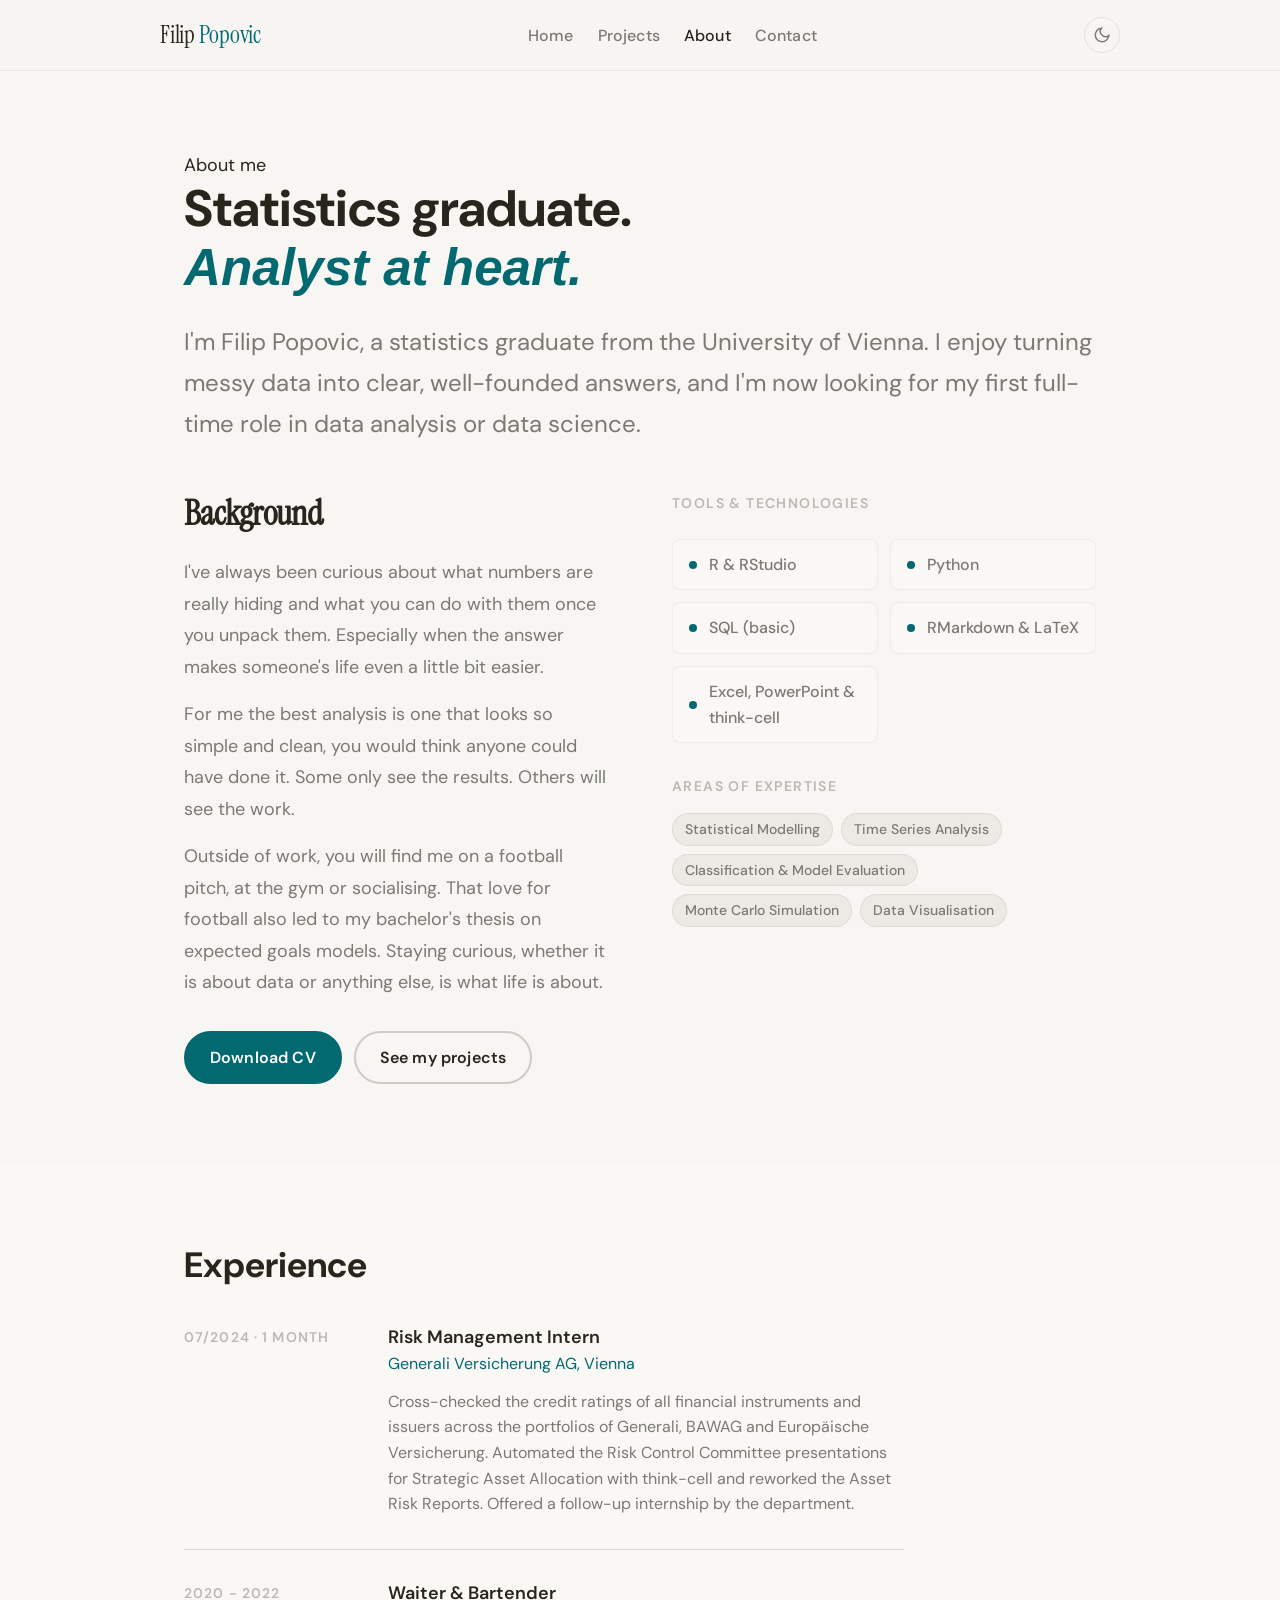
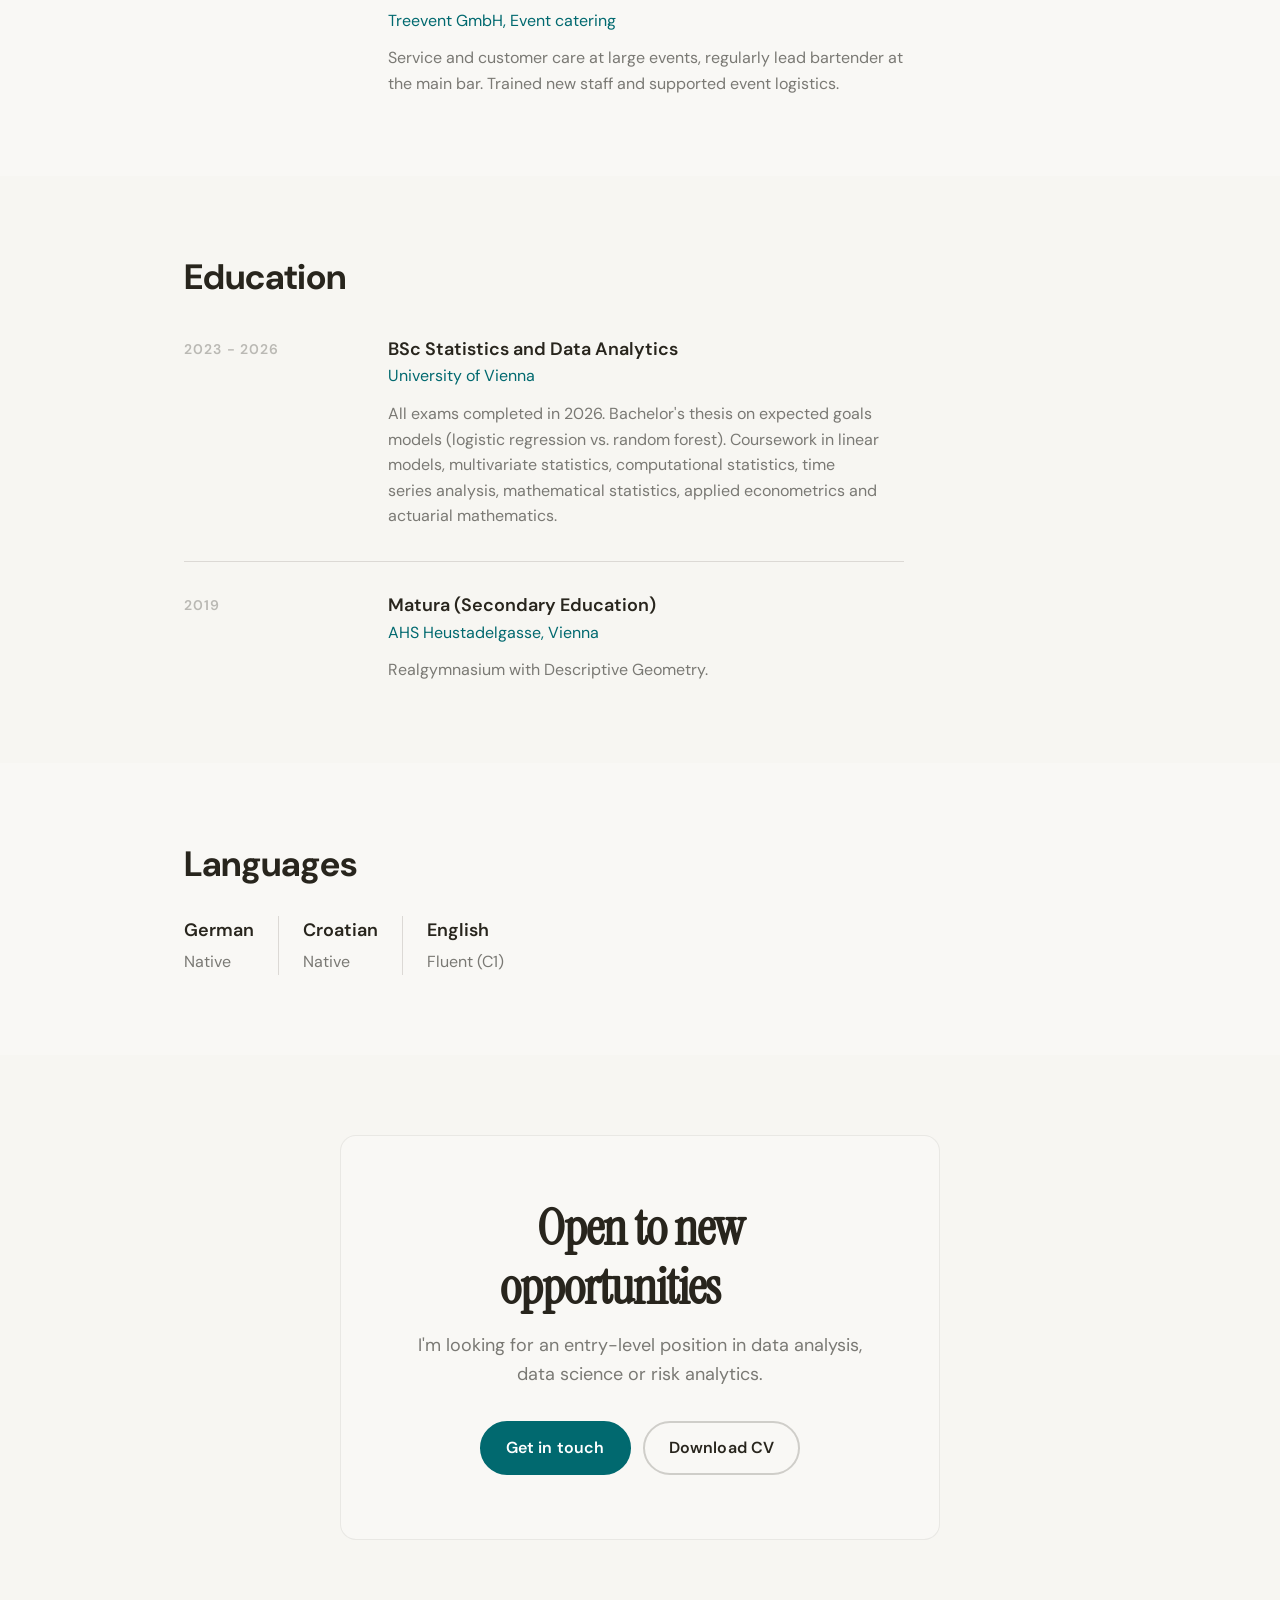
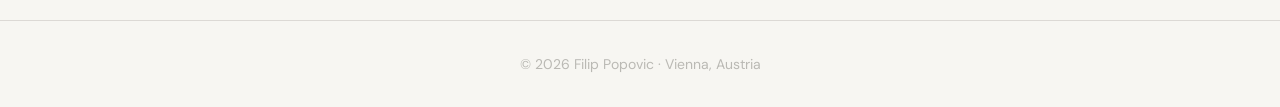
==== commit f6d7dd23: "Add project detail pages and corrected gold report - One detail page per project with summary, figur" ====
--- a/docs/about.html
+++ b/docs/about.html
@@ -7,7 +7,7 @@
 <meta name="viewport" content="width=device-width, initial-scale=1.0, user-scalable=yes">
 
 
-<title>About – Filip Popovic</title>
+<title>About | Filip Popovic</title>
 <style>
 /* Default styles provided by pandoc.
 ** See https://pandoc.org/MANUAL.html#variables-for-html for config info.
@@ -142,7 +142,7 @@
 
       <div style="border-top: 1px solid var(--color-divider); padding-top: var(--space-8); display:grid; grid-template-columns: 1fr 3fr; gap:var(--space-8); align-items:start;">
         <div>
-          <p style="font-size:var(--text-xs);font-weight:600;letter-spacing:0.08em;text-transform:uppercase;color:var(--color-text-faint);">2020 — 2022</p>
+          <p style="font-size:var(--text-xs);font-weight:600;letter-spacing:0.08em;text-transform:uppercase;color:var(--color-text-faint);">2020 - 2022</p>
         </div>
         <div>
           <h3 style="font-size:var(--text-base); font-weight:600; margin-bottom:var(--space-1);" class="anchored">Waiter &amp; Bartender</h3>
@@ -163,7 +163,7 @@
 
       <div style="display:grid; grid-template-columns: 1fr 3fr; gap:var(--space-8); align-items:start;">
         <div>
-          <p style="font-size:var(--text-xs);font-weight:600;letter-spacing:0.08em;text-transform:uppercase;color:var(--color-text-faint);">2023 — 2026</p>
+          <p style="font-size:var(--text-xs);font-weight:600;letter-spacing:0.08em;text-transform:uppercase;color:var(--color-text-faint);">2023 - 2026</p>
         </div>
         <div>
           <h3 style="font-size:var(--text-base); font-weight:600; margin-bottom:var(--space-1);" class="anchored">BSc Statistics and Data Analytics</h3>
--- a/docs/assets/style.css
+++ b/docs/assets/style.css
@@ -476,3 +476,88 @@
   object-fit: cover;
   display: block;
 }
+
+/* =============================================
+   PROJECT DETAIL PAGES
+   ============================================= */
+/* Whole project card is clickable via its main link */
+.fp-project-card { position: relative; }
+.fp-card-link::after { content: ""; position: absolute; inset: 0; border-radius: inherit; }
+.fp-project-card:has(.fp-card-link) { cursor: pointer; }
+
+.fp-back-link {
+  display: flex; width: fit-content; align-items: center; gap: var(--space-2);
+  font-size: var(--text-sm); color: var(--color-text-muted);
+  text-decoration: none; margin-bottom: var(--space-8);
+}
+.fp-back-link:hover { color: var(--color-primary); }
+
+.fp-detail-hero { padding-top: var(--space-16); padding-bottom: var(--space-10); }
+.fp-detail-hero h1 {
+  font-family: var(--font-display); font-weight: 400;
+  font-size: var(--text-2xl); line-height: 1.1; margin: var(--space-3) 0 var(--space-6);
+}
+.fp-detail-lead { max-width: 64ch; font-size: var(--text-lg); line-height: 1.6; color: var(--color-text-muted); }
+
+.fp-kpis {
+  display: grid; grid-template-columns: repeat(4, 1fr); gap: var(--space-4);
+  margin-top: var(--space-10);
+}
+.fp-kpi {
+  background: var(--color-surface); border: 1px solid var(--color-divider);
+  border-radius: var(--radius-lg); padding: var(--space-6);
+}
+.fp-kpi-number {
+  font-family: var(--font-display); font-size: var(--text-xl);
+  color: var(--color-primary); line-height: 1; margin-bottom: var(--space-2);
+}
+.fp-kpi-label {
+  font-size: var(--text-xs); color: var(--color-text-muted);
+  text-transform: uppercase; letter-spacing: 0.06em; font-weight: 500;
+}
+
+.fp-detail-body { max-width: 760px; margin-inline: auto; padding-inline: var(--space-6); }
+.fp-detail-body h2 {
+  font-family: var(--font-display); font-weight: 400; font-size: var(--text-xl);
+  margin: var(--space-12) 0 var(--space-4);
+}
+.fp-detail-body p, .fp-detail-body li {
+  font-size: var(--text-base); line-height: 1.75; color: var(--color-text);
+}
+.fp-detail-body p { margin-bottom: var(--space-4); }
+.fp-detail-body ul { padding-left: 1.2em; margin-bottom: var(--space-4); }
+.fp-detail-body li { margin-bottom: var(--space-2); }
+
+.fp-figure { margin: var(--space-8) 0; }
+.fp-figure img {
+  width: 100%; height: auto; display: block; background: #fff;
+  border: 1px solid var(--color-divider); border-radius: var(--radius-lg);
+  padding: var(--space-3);
+  max-height: 560px; object-fit: contain;
+}
+.fp-figure figcaption {
+  font-size: var(--text-sm); color: var(--color-text-muted);
+  margin-top: var(--space-3); line-height: 1.6;
+}
+
+.fp-table { width: 100%; border-collapse: collapse; margin: var(--space-6) 0; font-size: var(--text-sm); }
+.fp-table th, .fp-table td { text-align: left; padding: var(--space-3) var(--space-4); border-bottom: 1px solid var(--color-divider); }
+.fp-table th { font-size: var(--text-xs); text-transform: uppercase; letter-spacing: 0.06em; color: var(--color-text-muted); font-weight: 600; }
+.fp-table tr.fp-highlight td { color: var(--color-primary); font-weight: 600; }
+
+.fp-pdf-section { padding-top: var(--space-16); }
+.fp-pdf-head {
+  display: flex; justify-content: space-between; align-items: center;
+  flex-wrap: wrap; gap: var(--space-4); margin-bottom: var(--space-6);
+}
+.fp-pdf-head h2 { font-family: var(--font-display); font-weight: 400; font-size: var(--text-xl); margin: 0; }
+.fp-pdf-frame {
+  width: 100%; height: 85vh; min-height: 560px; display: block;
+  border: 1px solid var(--color-divider); border-radius: var(--radius-lg);
+  background: var(--color-surface-offset);
+}
+
+@media (max-width: 768px) {
+  .fp-kpis { grid-template-columns: repeat(2, 1fr); }
+  .fp-pdf-frame { height: 70vh; min-height: 420px; }
+}
